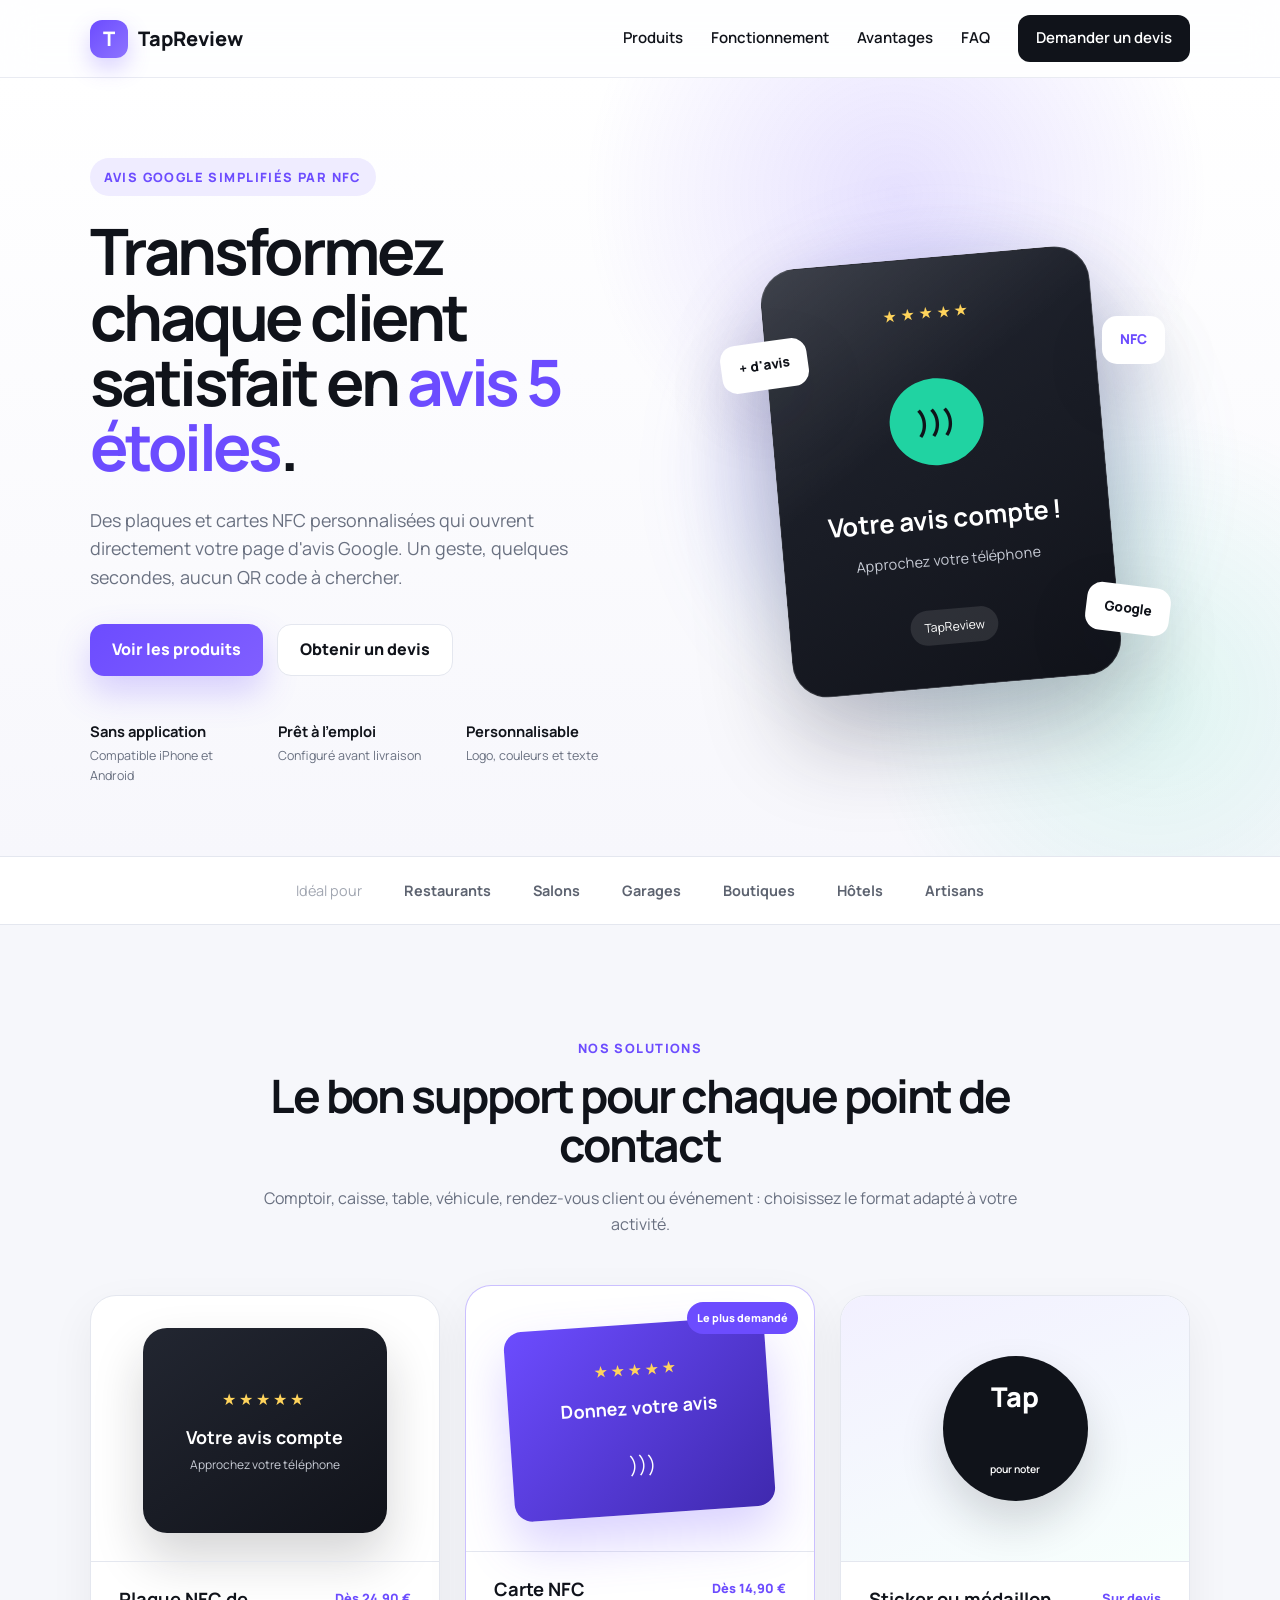
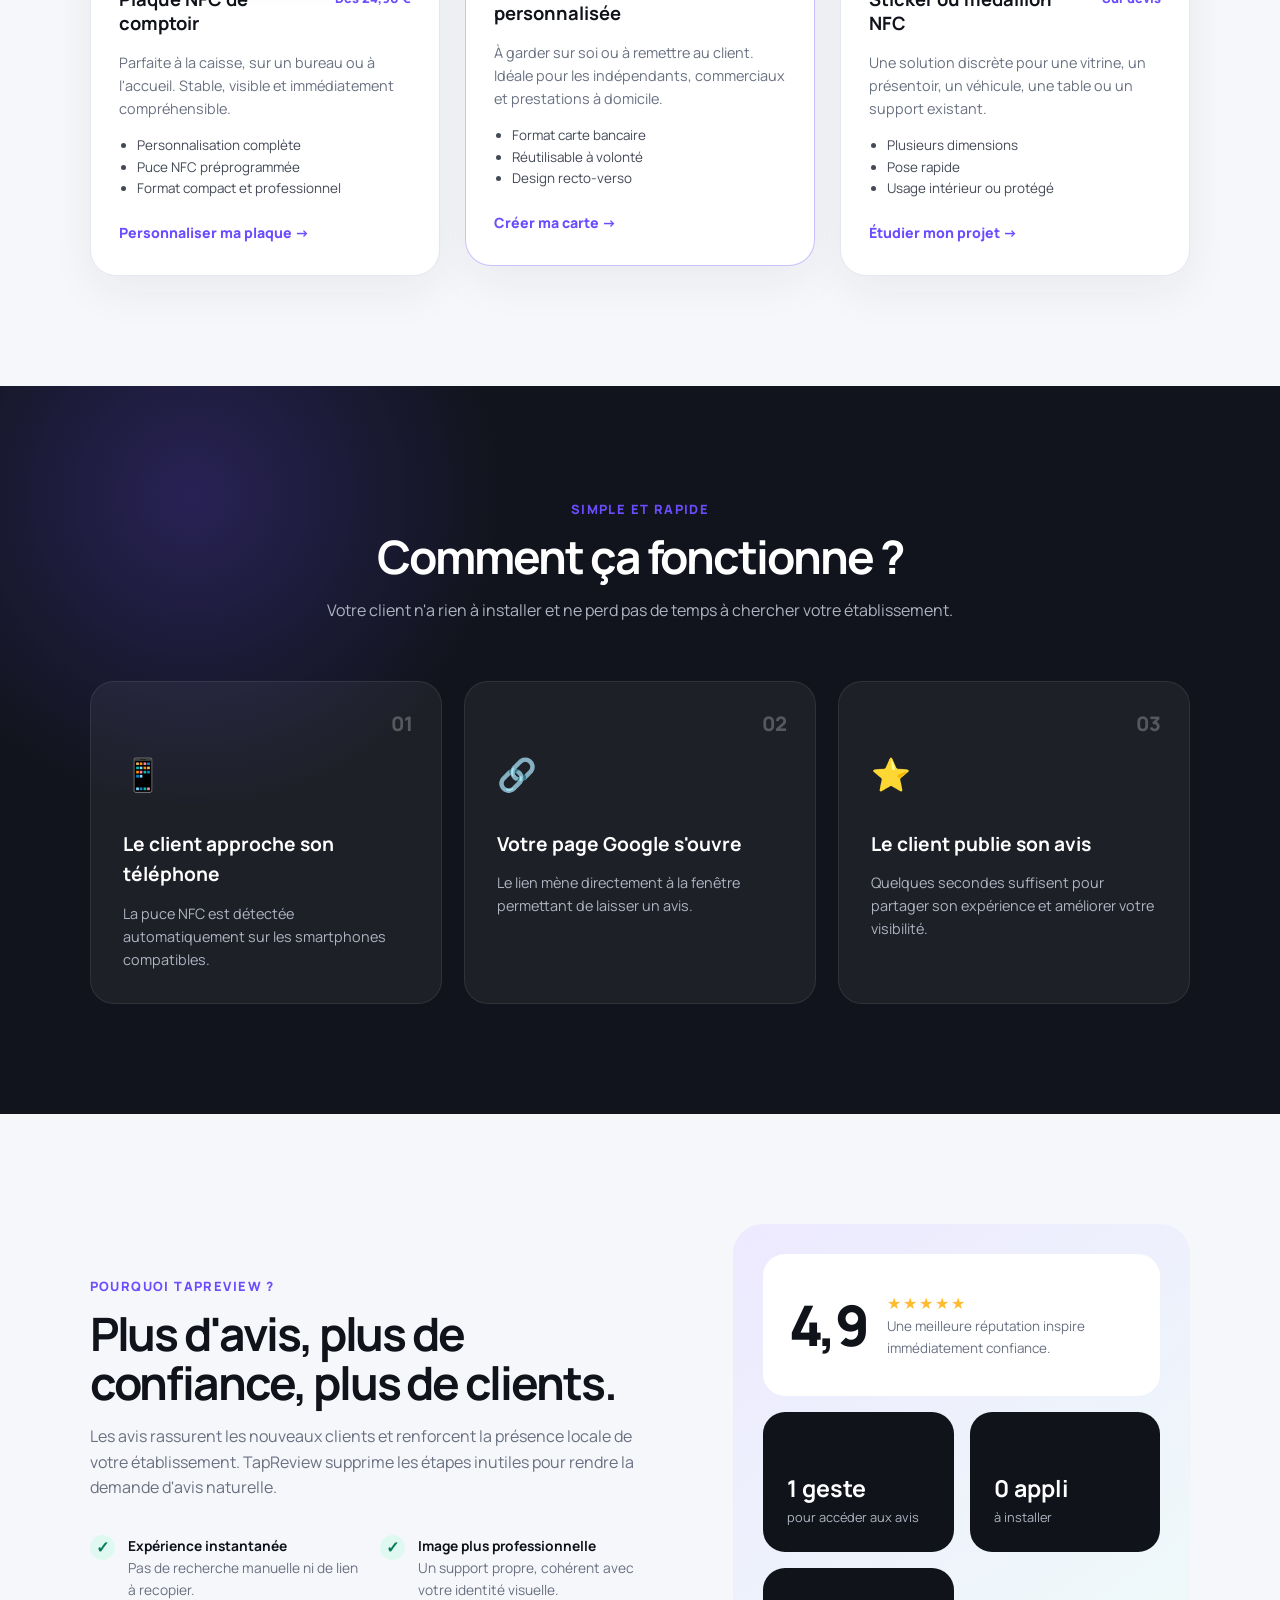
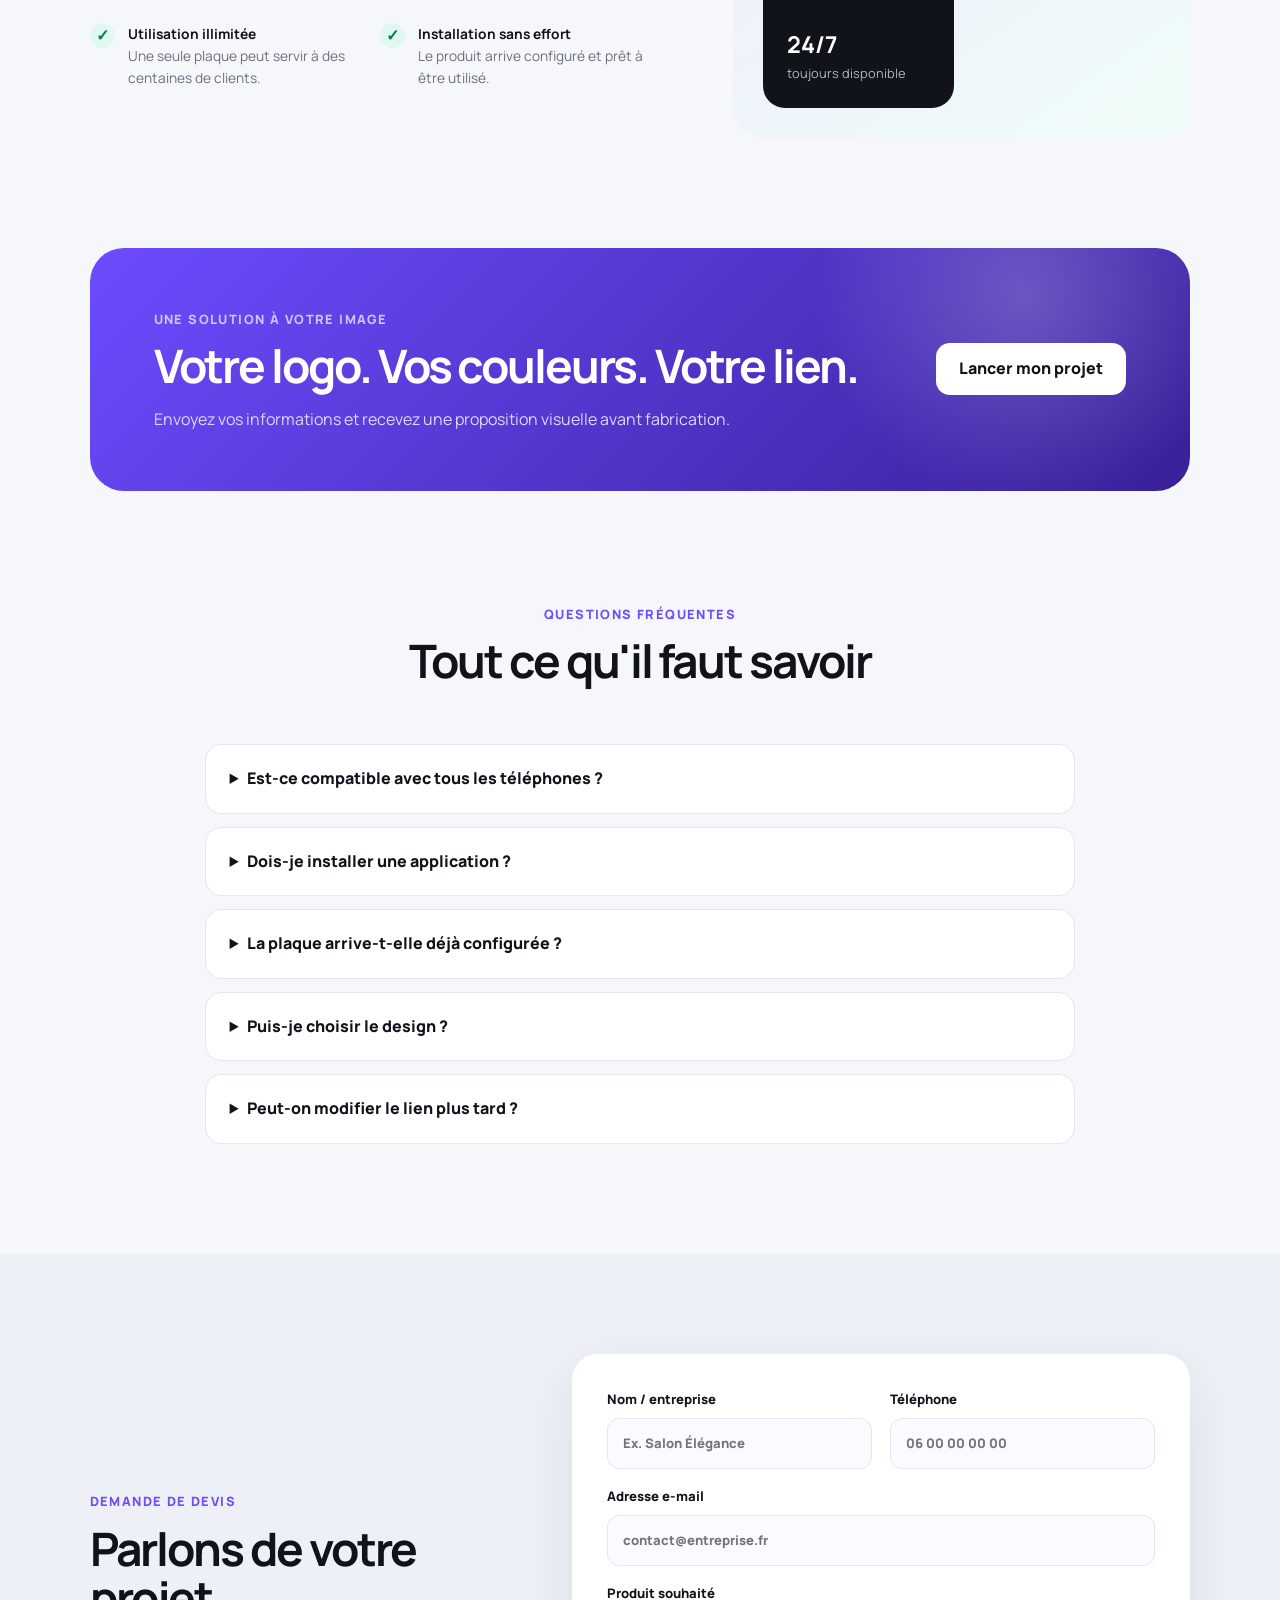
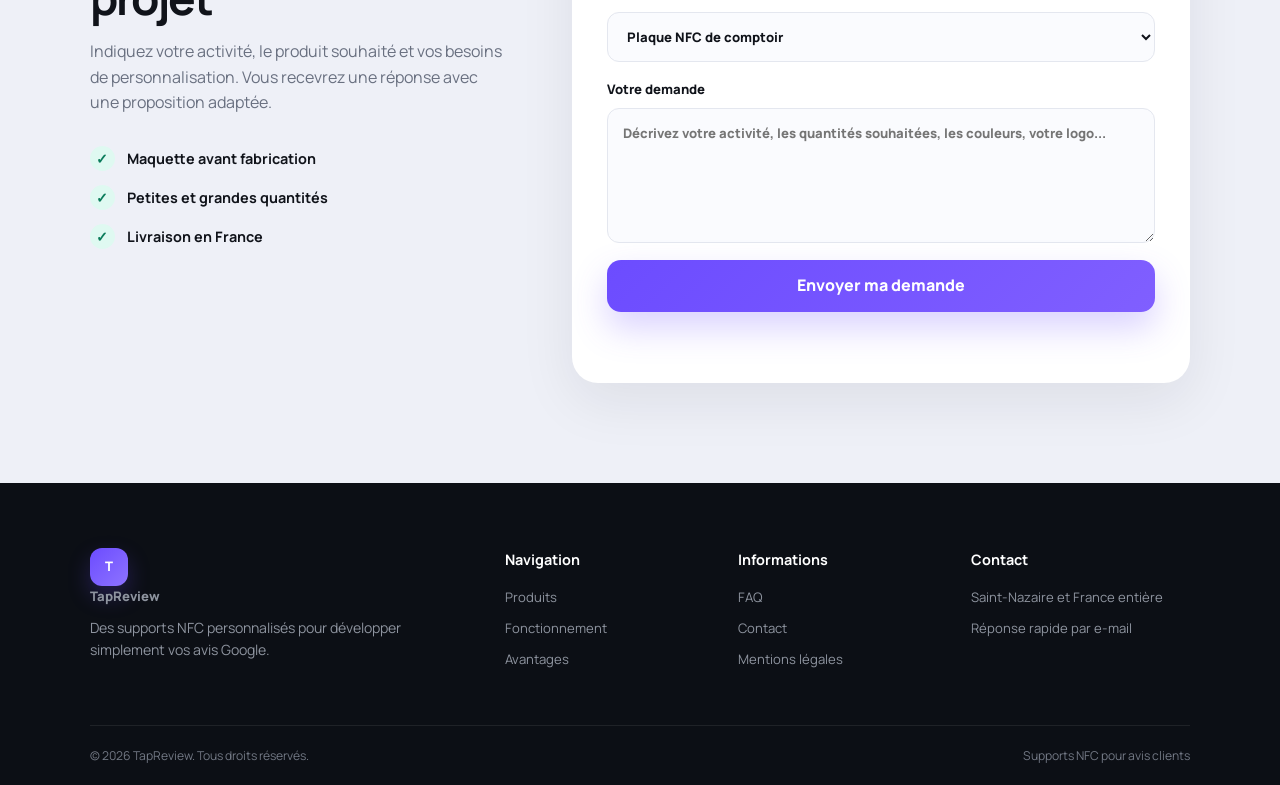
==== index.html @ 1fdb92b5 "Add files via upload" ====
<!DOCTYPE html>
<html lang="fr">
<head>
  <meta charset="UTF-8">
  <meta name="viewport" content="width=device-width, initial-scale=1.0">
  <meta name="description" content="TapReview aide les commerces à obtenir plus d'avis Google grâce à des plaques et cartes NFC personnalisées.">
  <title>TapReview — Transformez vos clients en avis Google</title>
  <link rel="preconnect" href="https://fonts.googleapis.com">
  <link rel="preconnect" href="https://fonts.gstatic.com" crossorigin>
  <link href="https://fonts.googleapis.com/css2?family=Manrope:wght@400;500;600;700;800&display=swap" rel="stylesheet">
  <link rel="stylesheet" href="style.css">
</head>
<body>
  <header class="header">
    <a class="logo" href="#accueil" aria-label="Accueil TapReview">
      <span class="logo-icon">T</span>
      <span>TapReview</span>
    </a>

    <button class="menu-toggle" aria-label="Ouvrir le menu" aria-expanded="false">
      <span></span><span></span><span></span>
    </button>

    <nav class="nav">
      <a href="#produits">Produits</a>
      <a href="#fonctionnement">Fonctionnement</a>
      <a href="#avantages">Avantages</a>
      <a href="#faq">FAQ</a>
      <a class="nav-cta" href="#contact">Demander un devis</a>
    </nav>
  </header>

  <main>
    <section class="hero" id="accueil">
      <div class="hero-content">
        <div class="badge">Avis Google simplifiés par NFC</div>
        <h1>Transformez chaque client satisfait en <span>avis 5 étoiles</span>.</h1>
        <p>
          Des plaques et cartes NFC personnalisées qui ouvrent directement votre page d'avis Google.
          Un geste, quelques secondes, aucun QR code à chercher.
        </p>
        <div class="hero-actions">
          <a class="btn btn-primary" href="#produits">Voir les produits</a>
          <a class="btn btn-secondary" href="#contact">Obtenir un devis</a>
        </div>
        <div class="hero-trust">
          <div><strong>Sans application</strong><span>Compatible iPhone et Android</span></div>
          <div><strong>Prêt à l'emploi</strong><span>Configuré avant livraison</span></div>
          <div><strong>Personnalisable</strong><span>Logo, couleurs et texte</span></div>
        </div>
      </div>

      <div class="hero-visual">
        <div class="glow"></div>
        <div class="product-card product-main">
          <div class="google-stars">★★★★★</div>
          <div class="tap-symbol">)))</div>
          <h3>Votre avis compte !</h3>
          <p>Approchez votre téléphone</p>
          <div class="brand-pill">TapReview</div>
        </div>
        <div class="floating-card card-one">+ d'avis</div>
        <div class="floating-card card-two">NFC</div>
        <div class="floating-card card-three">Google</div>
      </div>
    </section>

    <section class="logos-strip">
      <span>Idéal pour</span>
      <strong>Restaurants</strong>
      <strong>Salons</strong>
      <strong>Garages</strong>
      <strong>Boutiques</strong>
      <strong>Hôtels</strong>
      <strong>Artisans</strong>
    </section>

    <section class="section" id="produits">
      <div class="section-heading">
        <span class="eyebrow">Nos solutions</span>
        <h2>Le bon support pour chaque point de contact</h2>
        <p>Comptoir, caisse, table, véhicule, rendez-vous client ou événement : choisissez le format adapté à votre activité.</p>
      </div>

      <div class="products-grid">
        <article class="product">
          <div class="product-image plaque">
            <span class="mini-stars">★★★★★</span>
            <strong>Votre avis compte</strong>
            <span>Approchez votre téléphone</span>
          </div>
          <div class="product-body">
            <div class="product-top">
              <h3>Plaque NFC de comptoir</h3>
              <span class="price">Dès 24,90 €</span>
            </div>
            <p>Parfaite à la caisse, sur un bureau ou à l'accueil. Stable, visible et immédiatement compréhensible.</p>
            <ul>
              <li>Personnalisation complète</li>
              <li>Puce NFC préprogrammée</li>
              <li>Format compact et professionnel</li>
            </ul>
            <a href="#contact">Personnaliser ma plaque →</a>
          </div>
        </article>

        <article class="product featured">
          <div class="popular">Le plus demandé</div>
          <div class="product-image card-nfc">
            <span class="mini-stars">★★★★★</span>
            <strong>Donnez votre avis</strong>
            <span class="nfc-mark">)))</span>
          </div>
          <div class="product-body">
            <div class="product-top">
              <h3>Carte NFC personnalisée</h3>
              <span class="price">Dès 14,90 €</span>
            </div>
            <p>À garder sur soi ou à remettre au client. Idéale pour les indépendants, commerciaux et prestations à domicile.</p>
            <ul>
              <li>Format carte bancaire</li>
              <li>Réutilisable à volonté</li>
              <li>Design recto-verso</li>
            </ul>
            <a href="#contact">Créer ma carte →</a>
          </div>
        </article>

        <article class="product">
          <div class="product-image sticker">
            <div class="sticker-circle">Tap<br><small>pour noter</small></div>
          </div>
          <div class="product-body">
            <div class="product-top">
              <h3>Sticker ou médaillon NFC</h3>
              <span class="price">Sur devis</span>
            </div>
            <p>Une solution discrète pour une vitrine, un présentoir, un véhicule, une table ou un support existant.</p>
            <ul>
              <li>Plusieurs dimensions</li>
              <li>Pose rapide</li>
              <li>Usage intérieur ou protégé</li>
            </ul>
            <a href="#contact">Étudier mon projet →</a>
          </div>
        </article>
      </div>
    </section>

    <section class="how section-dark" id="fonctionnement">
      <div class="section-heading light">
        <span class="eyebrow">Simple et rapide</span>
        <h2>Comment ça fonctionne ?</h2>
        <p>Votre client n'a rien à installer et ne perd pas de temps à chercher votre établissement.</p>
      </div>

      <div class="steps">
        <article>
          <span class="step-number">01</span>
          <div class="step-icon">📱</div>
          <h3>Le client approche son téléphone</h3>
          <p>La puce NFC est détectée automatiquement sur les smartphones compatibles.</p>
        </article>
        <article>
          <span class="step-number">02</span>
          <div class="step-icon">🔗</div>
          <h3>Votre page Google s'ouvre</h3>
          <p>Le lien mène directement à la fenêtre permettant de laisser un avis.</p>
        </article>
        <article>
          <span class="step-number">03</span>
          <div class="step-icon">⭐</div>
          <h3>Le client publie son avis</h3>
          <p>Quelques secondes suffisent pour partager son expérience et améliorer votre visibilité.</p>
        </article>
      </div>
    </section>

    <section class="section benefits" id="avantages">
      <div class="benefits-copy">
        <span class="eyebrow">Pourquoi TapReview ?</span>
        <h2>Plus d'avis, plus de confiance, plus de clients.</h2>
        <p>
          Les avis rassurent les nouveaux clients et renforcent la présence locale de votre établissement.
          TapReview supprime les étapes inutiles pour rendre la demande d'avis naturelle.
        </p>

        <div class="benefit-list">
          <div>
            <span>✓</span>
            <p><strong>Expérience instantanée</strong><br>Pas de recherche manuelle ni de lien à recopier.</p>
          </div>
          <div>
            <span>✓</span>
            <p><strong>Image plus professionnelle</strong><br>Un support propre, cohérent avec votre identité visuelle.</p>
          </div>
          <div>
            <span>✓</span>
            <p><strong>Utilisation illimitée</strong><br>Une seule plaque peut servir à des centaines de clients.</p>
          </div>
          <div>
            <span>✓</span>
            <p><strong>Installation sans effort</strong><br>Le produit arrive configuré et prêt à être utilisé.</p>
          </div>
        </div>
      </div>

      <div class="stats-panel">
        <div class="rating-card">
          <div class="rating-number">4,9</div>
          <div>
            <div class="stars">★★★★★</div>
            <p>Une meilleure réputation inspire immédiatement confiance.</p>
          </div>
        </div>
        <div class="mini-stat"><strong>1 geste</strong><span>pour accéder aux avis</span></div>
        <div class="mini-stat"><strong>0 appli</strong><span>à installer</span></div>
        <div class="mini-stat"><strong>24/7</strong><span>toujours disponible</span></div>
      </div>
    </section>

    <section class="cta-banner">
      <div>
        <span class="eyebrow">Une solution à votre image</span>
        <h2>Votre logo. Vos couleurs. Votre lien.</h2>
        <p>Envoyez vos informations et recevez une proposition visuelle avant fabrication.</p>
      </div>
      <a class="btn btn-white" href="#contact">Lancer mon projet</a>
    </section>

    <section class="section faq" id="faq">
      <div class="section-heading">
        <span class="eyebrow">Questions fréquentes</span>
        <h2>Tout ce qu'il faut savoir</h2>
      </div>

      <div class="faq-list">
        <details>
          <summary>Est-ce compatible avec tous les téléphones ?</summary>
          <p>La majorité des iPhone récents et des smartphones Android disposent du NFC. Un QR code peut aussi être ajouté en solution complémentaire.</p>
        </details>
        <details>
          <summary>Dois-je installer une application ?</summary>
          <p>Non. Le téléphone détecte la puce et propose directement d'ouvrir le lien dans le navigateur.</p>
        </details>
        <details>
          <summary>La plaque arrive-t-elle déjà configurée ?</summary>
          <p>Oui. Le lien de votre établissement est enregistré avant l'expédition et le support est testé.</p>
        </details>
        <details>
          <summary>Puis-je choisir le design ?</summary>
          <p>Oui. Vous pouvez fournir votre logo, vos couleurs, votre texte et vos préférences de style.</p>
        </details>
        <details>
          <summary>Peut-on modifier le lien plus tard ?</summary>
          <p>Cela dépend du modèle de puce et de la configuration choisie. Une solution avec lien modifiable peut être proposée.</p>
        </details>
      </div>
    </section>

    <section class="contact-section" id="contact">
      <div class="contact-copy">
        <span class="eyebrow">Demande de devis</span>
        <h2>Parlons de votre projet</h2>
        <p>Indiquez votre activité, le produit souhaité et vos besoins de personnalisation. Vous recevrez une réponse avec une proposition adaptée.</p>
        <div class="contact-points">
          <div><span>✓</span> Maquette avant fabrication</div>
          <div><span>✓</span> Petites et grandes quantités</div>
          <div><span>✓</span> Livraison en France</div>
        </div>
      </div>

      <form class="contact-form" id="quoteForm">
        <div class="form-row">
          <label>
            Nom / entreprise
            <input type="text" name="name" placeholder="Ex. Salon Élégance" required>
          </label>
          <label>
            Téléphone
            <input type="tel" name="phone" placeholder="06 00 00 00 00">
          </label>
        </div>
        <label>
          Adresse e-mail
          <input type="email" name="email" placeholder="contact@entreprise.fr" required>
        </label>
        <label>
          Produit souhaité
          <select name="product">
            <option>Plaque NFC de comptoir</option>
            <option>Carte NFC personnalisée</option>
            <option>Sticker ou médaillon NFC</option>
            <option>Pack de plusieurs produits</option>
            <option>Projet sur mesure</option>
          </select>
        </label>
        <label>
          Votre demande
          <textarea name="message" rows="5" placeholder="Décrivez votre activité, les quantités souhaitées, les couleurs, votre logo..."></textarea>
        </label>
        <button class="btn btn-primary form-button" type="submit">Envoyer ma demande</button>
        <p class="form-status" id="formStatus"></p>
      </form>
    </section>
  </main>

  <footer>
    <div class="footer-main">
      <div>
        <a class="logo footer-logo" href="#accueil">
          <span class="logo-icon">T</span>
          <span>TapReview</span>
        </a>
        <p>Des supports NFC personnalisés pour développer simplement vos avis Google.</p>
      </div>
      <div>
        <h4>Navigation</h4>
        <a href="#produits">Produits</a>
        <a href="#fonctionnement">Fonctionnement</a>
        <a href="#avantages">Avantages</a>
      </div>
      <div>
        <h4>Informations</h4>
        <a href="#faq">FAQ</a>
        <a href="#contact">Contact</a>
        <a href="#">Mentions légales</a>
      </div>
      <div>
        <h4>Contact</h4>
        <p>Saint-Nazaire et France entière</p>
        <p>Réponse rapide par e-mail</p>
      </div>
    </div>
    <div class="footer-bottom">
      <span>© 2026 TapReview. Tous droits réservés.</span>
      <span>Supports NFC pour avis clients</span>
    </div>
  </footer>

  <script src="script.js"></script>
</body>
</html>
---- style.css ----
* {
  margin: 0;
  padding: 0;
  box-sizing: border-box;
}

:root {
  --bg: #f6f7fb;
  --surface: #ffffff;
  --dark: #10131a;
  --muted: #697080;
  --primary: #6c4cff;
  --primary-dark: #5636e8;
  --accent: #20d3a2;
  --border: #e4e7ef;
  --shadow: 0 24px 70px rgba(23, 25, 36, 0.10);
}

html {
  scroll-behavior: smooth;
}

body {
  font-family: "Manrope", Arial, sans-serif;
  color: var(--dark);
  background: var(--bg);
  line-height: 1.6;
}

a {
  color: inherit;
  text-decoration: none;
}

.header {
  height: 78px;
  padding: 0 7%;
  display: flex;
  align-items: center;
  justify-content: space-between;
  background: rgba(255,255,255,.88);
  backdrop-filter: blur(18px);
  border-bottom: 1px solid rgba(228,231,239,.8);
  position: sticky;
  top: 0;
  z-index: 1000;
}

.logo {
  display: inline-flex;
  align-items: center;
  gap: 10px;
  font-size: 1.25rem;
  font-weight: 800;
}

.logo-icon {
  width: 38px;
  height: 38px;
  border-radius: 12px;
  display: grid;
  place-items: center;
  color: #fff;
  background: linear-gradient(135deg, var(--primary), #8d73ff);
  box-shadow: 0 10px 22px rgba(108,76,255,.25);
}

.nav {
  display: flex;
  align-items: center;
  gap: 28px;
  font-size: .94rem;
  font-weight: 600;
}

.nav a:hover {
  color: var(--primary);
}

.nav-cta {
  padding: 11px 18px;
  border-radius: 12px;
  color: #fff !important;
  background: var(--dark);
}

.menu-toggle {
  display: none;
  background: none;
  border: 0;
}

.hero {
  min-height: 740px;
  padding: 80px 7% 70px;
  display: grid;
  grid-template-columns: 1.04fr .96fr;
  align-items: center;
  gap: 60px;
  overflow: hidden;
  position: relative;
  background:
    radial-gradient(circle at 70% 15%, rgba(108,76,255,.16), transparent 28%),
    radial-gradient(circle at 90% 80%, rgba(32,211,162,.12), transparent 22%),
    linear-gradient(180deg, #fff, #f7f7fc);
}

.badge, .eyebrow {
  display: inline-block;
  color: var(--primary);
  font-size: .8rem;
  font-weight: 800;
  letter-spacing: .11em;
  text-transform: uppercase;
}

.badge {
  padding: 9px 14px;
  border-radius: 999px;
  background: #efecff;
  margin-bottom: 22px;
}

.hero h1 {
  max-width: 760px;
  font-size: clamp(3rem, 5vw, 5.4rem);
  line-height: 1.02;
  letter-spacing: -.055em;
  margin-bottom: 26px;
}

.hero h1 span {
  color: var(--primary);
}

.hero-content > p {
  max-width: 680px;
  color: var(--muted);
  font-size: 1.12rem;
  margin-bottom: 32px;
}

.hero-actions {
  display: flex;
  gap: 14px;
  flex-wrap: wrap;
}

.btn {
  min-height: 52px;
  padding: 0 22px;
  border-radius: 14px;
  display: inline-flex;
  align-items: center;
  justify-content: center;
  border: 0;
  font: inherit;
  font-weight: 800;
  cursor: pointer;
  transition: .2s ease;
}

.btn:hover {
  transform: translateY(-2px);
}

.btn-primary {
  color: #fff;
  background: linear-gradient(135deg, var(--primary), #805fff);
  box-shadow: 0 16px 34px rgba(108,76,255,.25);
}

.btn-secondary {
  background: #fff;
  border: 1px solid var(--border);
}

.hero-trust {
  margin-top: 44px;
  display: grid;
  grid-template-columns: repeat(3, 1fr);
  gap: 24px;
}

.hero-trust div {
  display: flex;
  flex-direction: column;
  gap: 3px;
}

.hero-trust strong {
  font-size: .92rem;
}

.hero-trust span {
  color: var(--muted);
  font-size: .78rem;
}

.hero-visual {
  min-height: 520px;
  position: relative;
  display: grid;
  place-items: center;
}

.glow {
  position: absolute;
  width: 430px;
  height: 430px;
  border-radius: 50%;
  background: linear-gradient(135deg, rgba(108,76,255,.45), rgba(32,211,162,.25));
  filter: blur(45px);
  opacity: .55;
}

.product-card {
  position: relative;
  z-index: 2;
  width: 330px;
  height: 430px;
  padding: 42px 35px;
  border-radius: 36px;
  color: #fff;
  background:
    linear-gradient(145deg, rgba(255,255,255,.13), transparent 40%),
    linear-gradient(155deg, #222631, #11131a);
  box-shadow: 0 45px 90px rgba(30, 28, 52, .28);
  border: 1px solid rgba(255,255,255,.12);
  transform: rotate(-5deg);
  display: flex;
  flex-direction: column;
  align-items: center;
  justify-content: center;
}

.google-stars {
  color: #ffd45c;
  letter-spacing: 4px;
  margin-bottom: 52px;
}

.tap-symbol {
  width: 94px;
  height: 94px;
  border-radius: 50%;
  display: grid;
  place-items: center;
  font-size: 1.7rem;
  font-weight: 800;
  color: var(--dark);
  background: var(--accent);
  margin-bottom: 34px;
}

.product-card h3 {
  font-size: 1.6rem;
  text-align: center;
  margin-bottom: 8px;
}

.product-card p {
  color: #c7cbd5;
  font-size: .9rem;
}

.brand-pill {
  margin-top: 38px;
  padding: 8px 14px;
  border-radius: 999px;
  font-size: .76rem;
  background: rgba(255,255,255,.1);
}

.floating-card {
  position: absolute;
  z-index: 3;
  padding: 13px 18px;
  border-radius: 15px;
  font-size: .85rem;
  font-weight: 800;
  background: #fff;
  box-shadow: var(--shadow);
}

.card-one { left: 6%; top: 25%; transform: rotate(-8deg); }
.card-two { right: 5%; top: 20%; color: var(--primary); }
.card-three { right: 4%; bottom: 19%; transform: rotate(7deg); }

.logos-strip {
  padding: 22px 7%;
  display: flex;
  align-items: center;
  justify-content: center;
  gap: 42px;
  flex-wrap: wrap;
  color: #5d6370;
  background: #fff;
  border-top: 1px solid var(--border);
  border-bottom: 1px solid var(--border);
  font-size: .9rem;
}

.logos-strip span {
  color: #a1a6b1;
}

.section {
  padding: 110px 7%;
}

.section-heading {
  max-width: 760px;
  margin: 0 auto 58px;
  text-align: center;
}

.section-heading h2, .benefits-copy h2, .contact-copy h2, .cta-banner h2 {
  margin: 10px 0 16px;
  font-size: clamp(2.1rem, 3.6vw, 3.8rem);
  line-height: 1.08;
  letter-spacing: -.045em;
}

.section-heading p, .benefits-copy > p, .contact-copy > p, .cta-banner p {
  color: var(--muted);
}

.products-grid {
  display: grid;
  grid-template-columns: repeat(3, 1fr);
  gap: 25px;
  max-width: 1250px;
  margin: auto;
}

.product {
  position: relative;
  background: var(--surface);
  border: 1px solid var(--border);
  border-radius: 26px;
  overflow: hidden;
  box-shadow: 0 16px 45px rgba(27,29,41,.06);
}

.product.featured {
  border-color: rgba(108,76,255,.35);
  transform: translateY(-10px);
}

.popular {
  position: absolute;
  top: 16px;
  right: 16px;
  z-index: 2;
  padding: 7px 10px;
  border-radius: 999px;
  color: #fff;
  font-size: .68rem;
  font-weight: 800;
  background: var(--primary);
}

.product-image {
  height: 265px;
  display: flex;
  flex-direction: column;
  align-items: center;
  justify-content: center;
}

.plaque {
  width: 70%;
  height: 205px;
  margin: 32px auto 28px;
  border-radius: 24px;
  color: #fff;
  background: linear-gradient(145deg, #222631, #11131a);
  box-shadow: 0 25px 50px rgba(20,22,30,.18);
}

.product-image strong {
  font-size: 1.12rem;
  margin: 10px 0 4px;
}

.product-image > span:last-child {
  font-size: .75rem;
  color: #c8ccd5;
}

.mini-stars {
  color: #ffd45c !important;
  letter-spacing: 3px;
}

.card-nfc {
  width: 75%;
  height: 190px;
  margin: 38px auto 37px;
  border-radius: 18px;
  color: #fff;
  background: linear-gradient(135deg, var(--primary), #3f29ae);
  transform: rotate(-4deg);
  box-shadow: 0 25px 50px rgba(108,76,255,.25);
}

.nfc-mark {
  margin-top: 22px;
  color: #fff !important;
  font-size: 1.3rem !important;
}

.sticker {
  background: linear-gradient(160deg, #f2f0ff, #f7fffc);
}

.sticker-circle {
  width: 145px;
  height: 145px;
  display: grid;
  place-items: center;
  text-align: center;
  border-radius: 50%;
  color: #fff;
  font-weight: 800;
  font-size: 1.7rem;
  line-height: 1.05;
  background: var(--dark);
  box-shadow: 0 22px 45px rgba(20,22,30,.16);
}

.sticker-circle small {
  font-size: .65rem;
  font-weight: 600;
}

.product-body {
  padding: 26px 28px 30px;
  border-top: 1px solid var(--border);
}

.product-top {
  display: flex;
  gap: 16px;
  align-items: flex-start;
  justify-content: space-between;
}

.product h3 {
  font-size: 1.15rem;
  line-height: 1.3;
}

.price {
  flex: 0 0 auto;
  color: var(--primary);
  font-size: .8rem;
  font-weight: 800;
}

.product-body > p {
  margin: 15px 0;
  color: var(--muted);
  font-size: .9rem;
}

.product ul {
  padding-left: 18px;
  margin-bottom: 20px;
  color: #434956;
  font-size: .84rem;
}

.product-body > a {
  color: var(--primary);
  font-weight: 800;
  font-size: .88rem;
}

.section-dark {
  padding: 110px 7%;
  color: #fff;
  background:
    radial-gradient(circle at 15% 15%, rgba(108,76,255,.25), transparent 25%),
    #11141c;
}

.section-heading.light p {
  color: #aeb4c1;
}

.steps {
  max-width: 1180px;
  margin: auto;
  display: grid;
  grid-template-columns: repeat(3, 1fr);
  gap: 22px;
}

.steps article {
  position: relative;
  min-height: 300px;
  padding: 32px;
  border-radius: 24px;
  background: rgba(255,255,255,.055);
  border: 1px solid rgba(255,255,255,.08);
}

.step-number {
  position: absolute;
  top: 26px;
  right: 28px;
  color: rgba(255,255,255,.25);
  font-size: 1.25rem;
  font-weight: 800;
}

.step-icon {
  font-size: 2rem;
  margin: 35px 0 28px;
}

.steps h3 {
  margin-bottom: 12px;
  font-size: 1.2rem;
}

.steps p {
  color: #aeb4c1;
  font-size: .9rem;
}

.benefits {
  display: grid;
  grid-template-columns: 1.1fr .9fr;
  gap: 85px;
  align-items: center;
}

.benefits-copy {
  max-width: 680px;
}

.benefit-list {
  display: grid;
  grid-template-columns: 1fr 1fr;
  gap: 22px;
  margin-top: 34px;
}

.benefit-list > div {
  display: flex;
  gap: 13px;
}

.benefit-list > div > span, .contact-points span {
  flex: 0 0 auto;
  width: 25px;
  height: 25px;
  display: grid;
  place-items: center;
  border-radius: 50%;
  color: #0b7c5b;
  background: #dff9f1;
  font-weight: 800;
}

.benefit-list p {
  color: var(--muted);
  font-size: .86rem;
}

.benefit-list strong {
  color: var(--dark);
}

.stats-panel {
  padding: 30px;
  display: grid;
  grid-template-columns: 1fr 1fr;
  gap: 16px;
  border-radius: 30px;
  background: linear-gradient(145deg, #ede9ff, #effcf8);
}

.rating-card {
  grid-column: 1 / -1;
  padding: 26px;
  display: flex;
  gap: 20px;
  align-items: center;
  border-radius: 22px;
  background: #fff;
}

.rating-number {
  font-size: 3.5rem;
  font-weight: 800;
  letter-spacing: -.05em;
}

.stars {
  color: #ffbb2e;
  letter-spacing: 2px;
}

.rating-card p {
  color: var(--muted);
  font-size: .84rem;
}

.mini-stat {
  min-height: 140px;
  padding: 24px;
  display: flex;
  flex-direction: column;
  justify-content: flex-end;
  border-radius: 22px;
  color: #fff;
  background: var(--dark);
}

.mini-stat strong {
  font-size: 1.45rem;
}

.mini-stat span {
  color: #aeb4c1;
  font-size: .8rem;
}

.cta-banner {
  margin: 0 7%;
  padding: 58px 64px;
  display: flex;
  align-items: center;
  justify-content: space-between;
  gap: 40px;
  border-radius: 34px;
  color: #fff;
  background:
    radial-gradient(circle at 85% 20%, rgba(255,255,255,.2), transparent 22%),
    linear-gradient(135deg, var(--primary), #392099);
}

.cta-banner .eyebrow {
  color: #cfc4ff;
}

.cta-banner p {
  color: #ddd7ff;
}

.btn-white {
  min-width: 190px;
  color: var(--dark);
  background: #fff;
}

.faq {
  max-width: 1050px;
  margin: auto;
}

.faq-list {
  display: grid;
  gap: 13px;
}

details {
  padding: 21px 24px;
  border-radius: 16px;
  background: #fff;
  border: 1px solid var(--border);
}

summary {
  cursor: pointer;
  font-weight: 800;
}

details p {
  padding-top: 14px;
  color: var(--muted);
  font-size: .9rem;
}

.contact-section {
  padding: 100px 7%;
  display: grid;
  grid-template-columns: .8fr 1.2fr;
  gap: 70px;
  background: #eef0f7;
}

.contact-copy {
  align-self: center;
}

.contact-points {
  margin-top: 30px;
  display: grid;
  gap: 14px;
  font-size: .9rem;
  font-weight: 700;
}

.contact-points div {
  display: flex;
  gap: 12px;
  align-items: center;
}

.contact-form {
  padding: 35px;
  border-radius: 26px;
  background: #fff;
  box-shadow: 0 18px 55px rgba(27,29,41,.08);
}

.form-row {
  display: grid;
  grid-template-columns: 1fr 1fr;
  gap: 18px;
}

label {
  display: grid;
  gap: 8px;
  margin-bottom: 17px;
  font-size: .82rem;
  font-weight: 800;
}

input, select, textarea {
  width: 100%;
  padding: 14px 15px;
  border: 1px solid var(--border);
  border-radius: 12px;
  outline: none;
  font: inherit;
  color: var(--dark);
  background: #fafbfe;
}

input:focus, select:focus, textarea:focus {
  border-color: var(--primary);
  box-shadow: 0 0 0 3px rgba(108,76,255,.1);
}

textarea {
  resize: vertical;
}

.form-button {
  width: 100%;
}

.form-status {
  min-height: 24px;
  margin-top: 12px;
  text-align: center;
  color: #0b7c5b;
  font-size: .84rem;
  font-weight: 700;
}

footer {
  padding: 65px 7% 20px;
  color: #d2d5dc;
  background: #0c0f15;
}

.footer-main {
  display: grid;
  grid-template-columns: 2fr 1fr 1fr 1.2fr;
  gap: 50px;
  padding-bottom: 45px;
}

.footer-logo {
  color: #fff;
  margin-bottom: 18px;
}

.footer-main > div:first-child p {
  max-width: 360px;
  color: #8e949f;
  font-size: .88rem;
}

.footer-main h4 {
  color: #fff;
  margin-bottom: 16px;
  font-size: .9rem;
}

.footer-main a, .footer-main div:not(:first-child) p {
  display: block;
  margin-bottom: 10px;
  color: #8e949f;
  font-size: .82rem;
}

.footer-bottom {
  padding-top: 20px;
  display: flex;
  justify-content: space-between;
  gap: 20px;
  border-top: 1px solid rgba(255,255,255,.08);
  color: #727884;
  font-size: .76rem;
}

@media (max-width: 980px) {
  .menu-toggle {
    width: 42px;
    height: 42px;
    display: grid;
    place-content: center;
    gap: 5px;
  }

  .menu-toggle span {
    width: 23px;
    height: 2px;
    display: block;
    background: var(--dark);
  }

  .nav {
    display: none;
    position: absolute;
    left: 4%;
    right: 4%;
    top: 70px;
    padding: 24px;
    flex-direction: column;
    align-items: stretch;
    background: #fff;
    border: 1px solid var(--border);
    border-radius: 18px;
    box-shadow: var(--shadow);
  }

  .nav.open {
    display: flex;
  }

  .hero {
    grid-template-columns: 1fr;
    text-align: center;
  }

  .hero-content > p {
    margin-left: auto;
    margin-right: auto;
  }

  .hero-actions {
    justify-content: center;
  }

  .products-grid, .steps {
    grid-template-columns: 1fr;
  }

  .product.featured {
    transform: none;
  }

  .benefits, .contact-section {
    grid-template-columns: 1fr;
  }

  .cta-banner {
    flex-direction: column;
    align-items: flex-start;
  }

  .footer-main {
    grid-template-columns: 1fr 1fr;
  }
}

@media (max-width: 640px) {
  .header {
    padding: 0 5%;
  }

  .hero, .section, .section-dark, .contact-section {
    padding-left: 5%;
    padding-right: 5%;
  }

  .hero {
    min-height: auto;
    padding-top: 60px;
  }

  .hero h1 {
    font-size: 2.65rem;
  }

  .hero-trust {
    grid-template-columns: 1fr;
  }

  .hero-visual {
    min-height: 430px;
  }

  .product-card {
    width: 270px;
    height: 360px;
  }

  .floating-card {
    font-size: .72rem;
  }

  .benefit-list, .form-row {
    grid-template-columns: 1fr;
  }

  .stats-panel {
    grid-template-columns: 1fr;
  }

  .rating-card {
    grid-column: auto;
  }

  .cta-banner {
    margin: 0 5%;
    padding: 42px 28px;
  }

  .contact-form {
    padding: 24px;
  }

  .footer-main {
    grid-template-columns: 1fr;
  }

  .footer-bottom {
    flex-direction: column;
  }
}
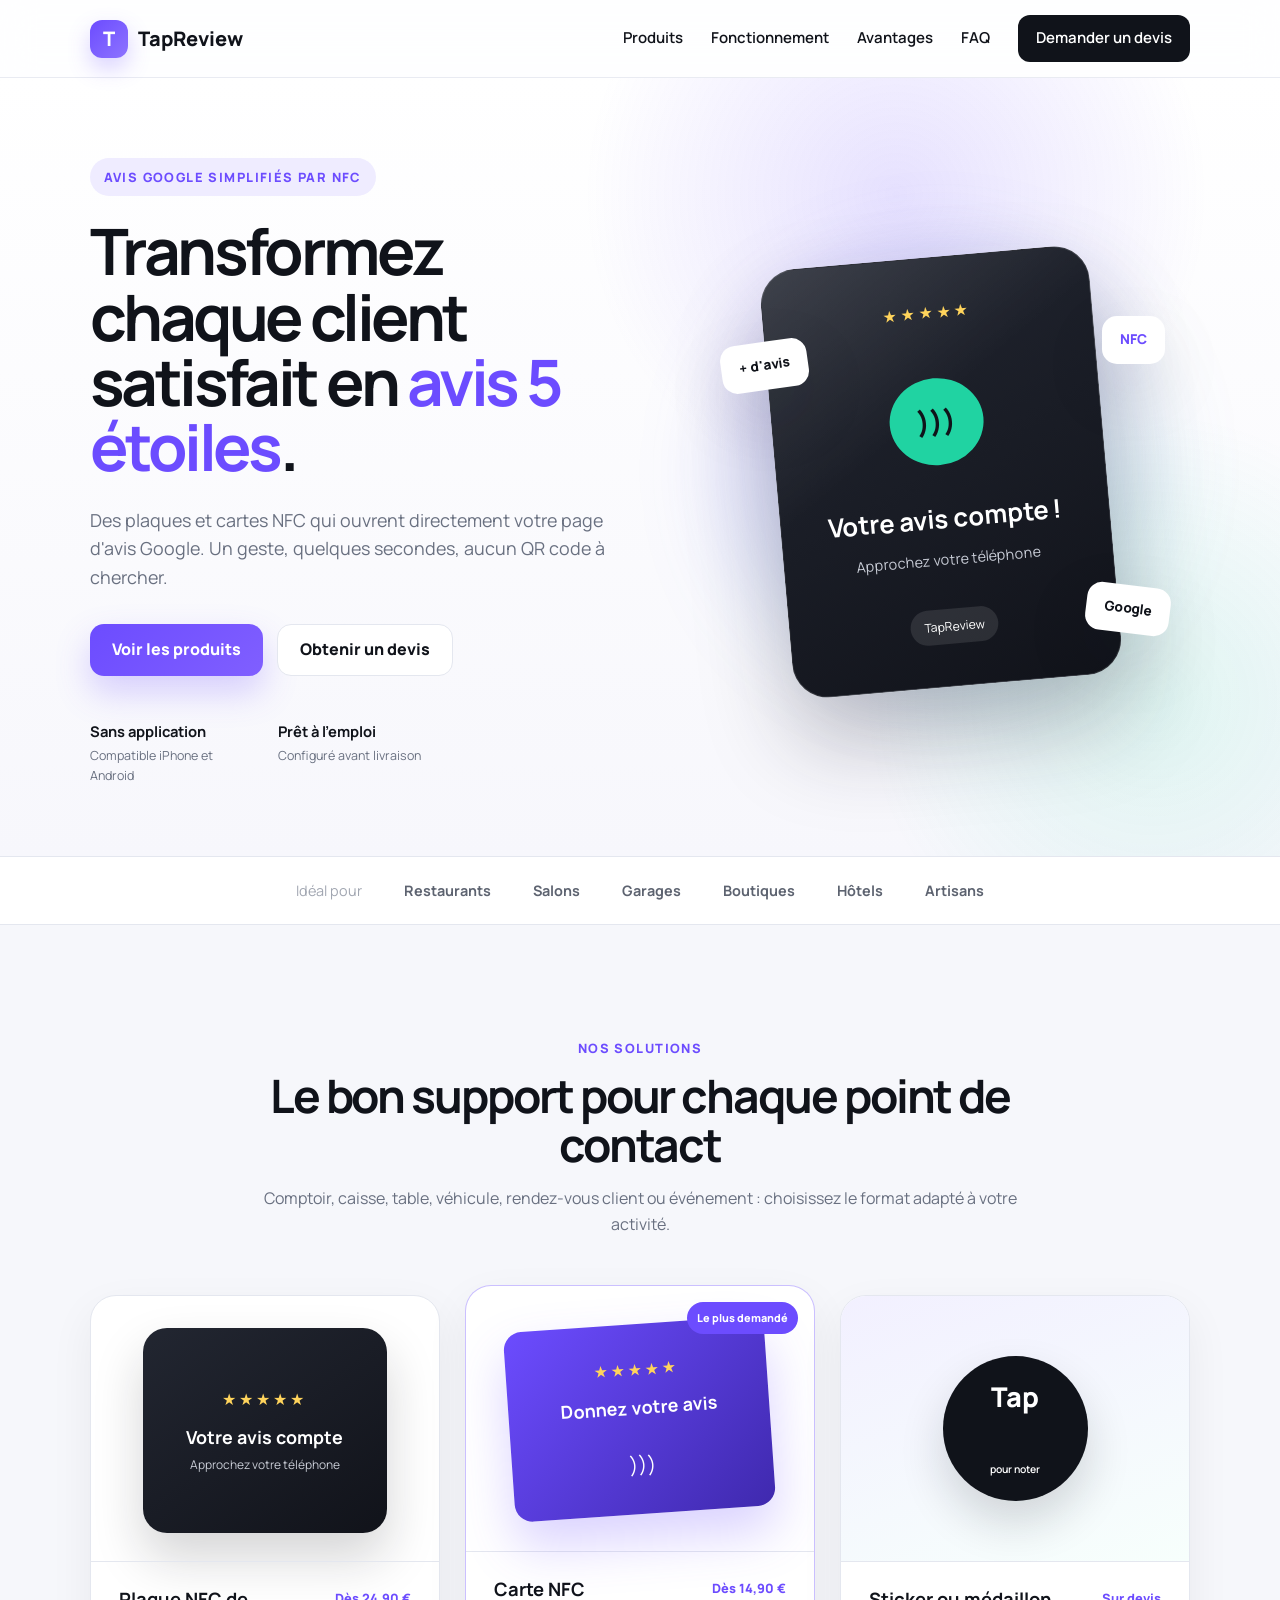
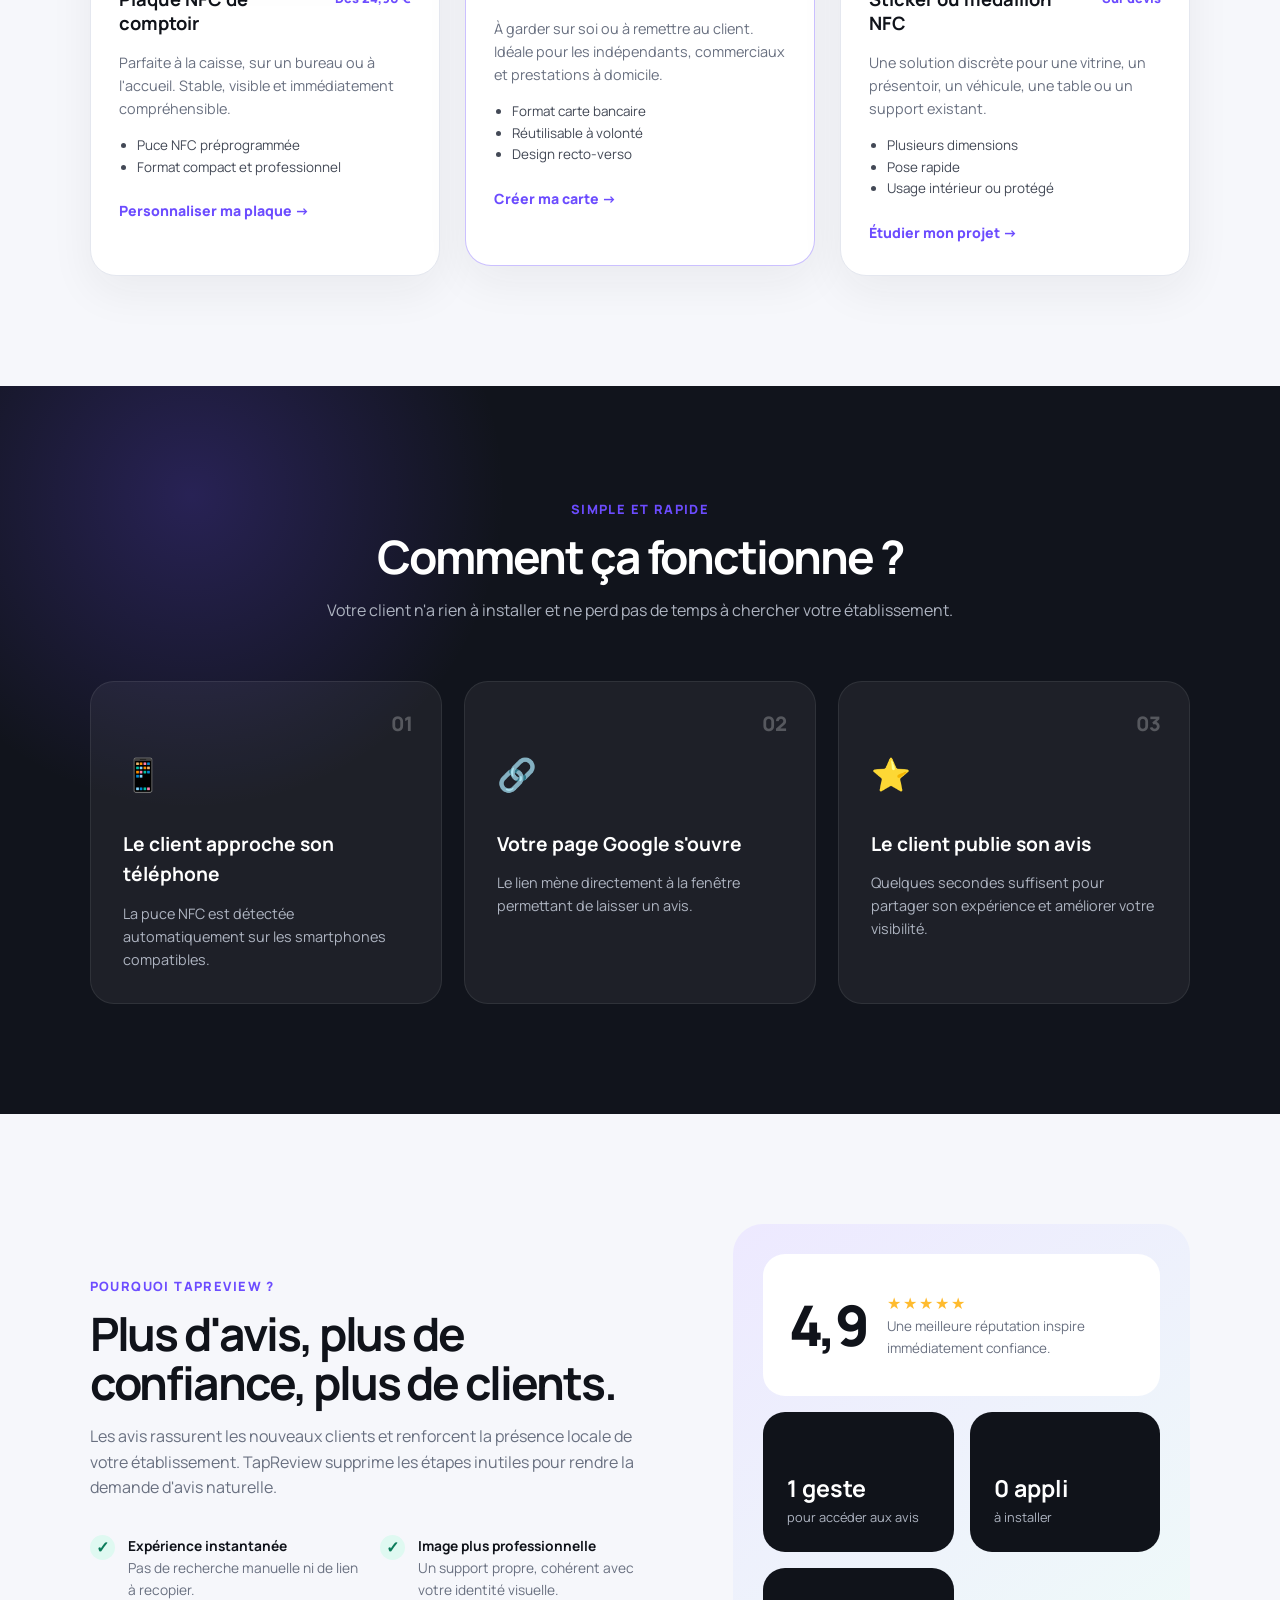
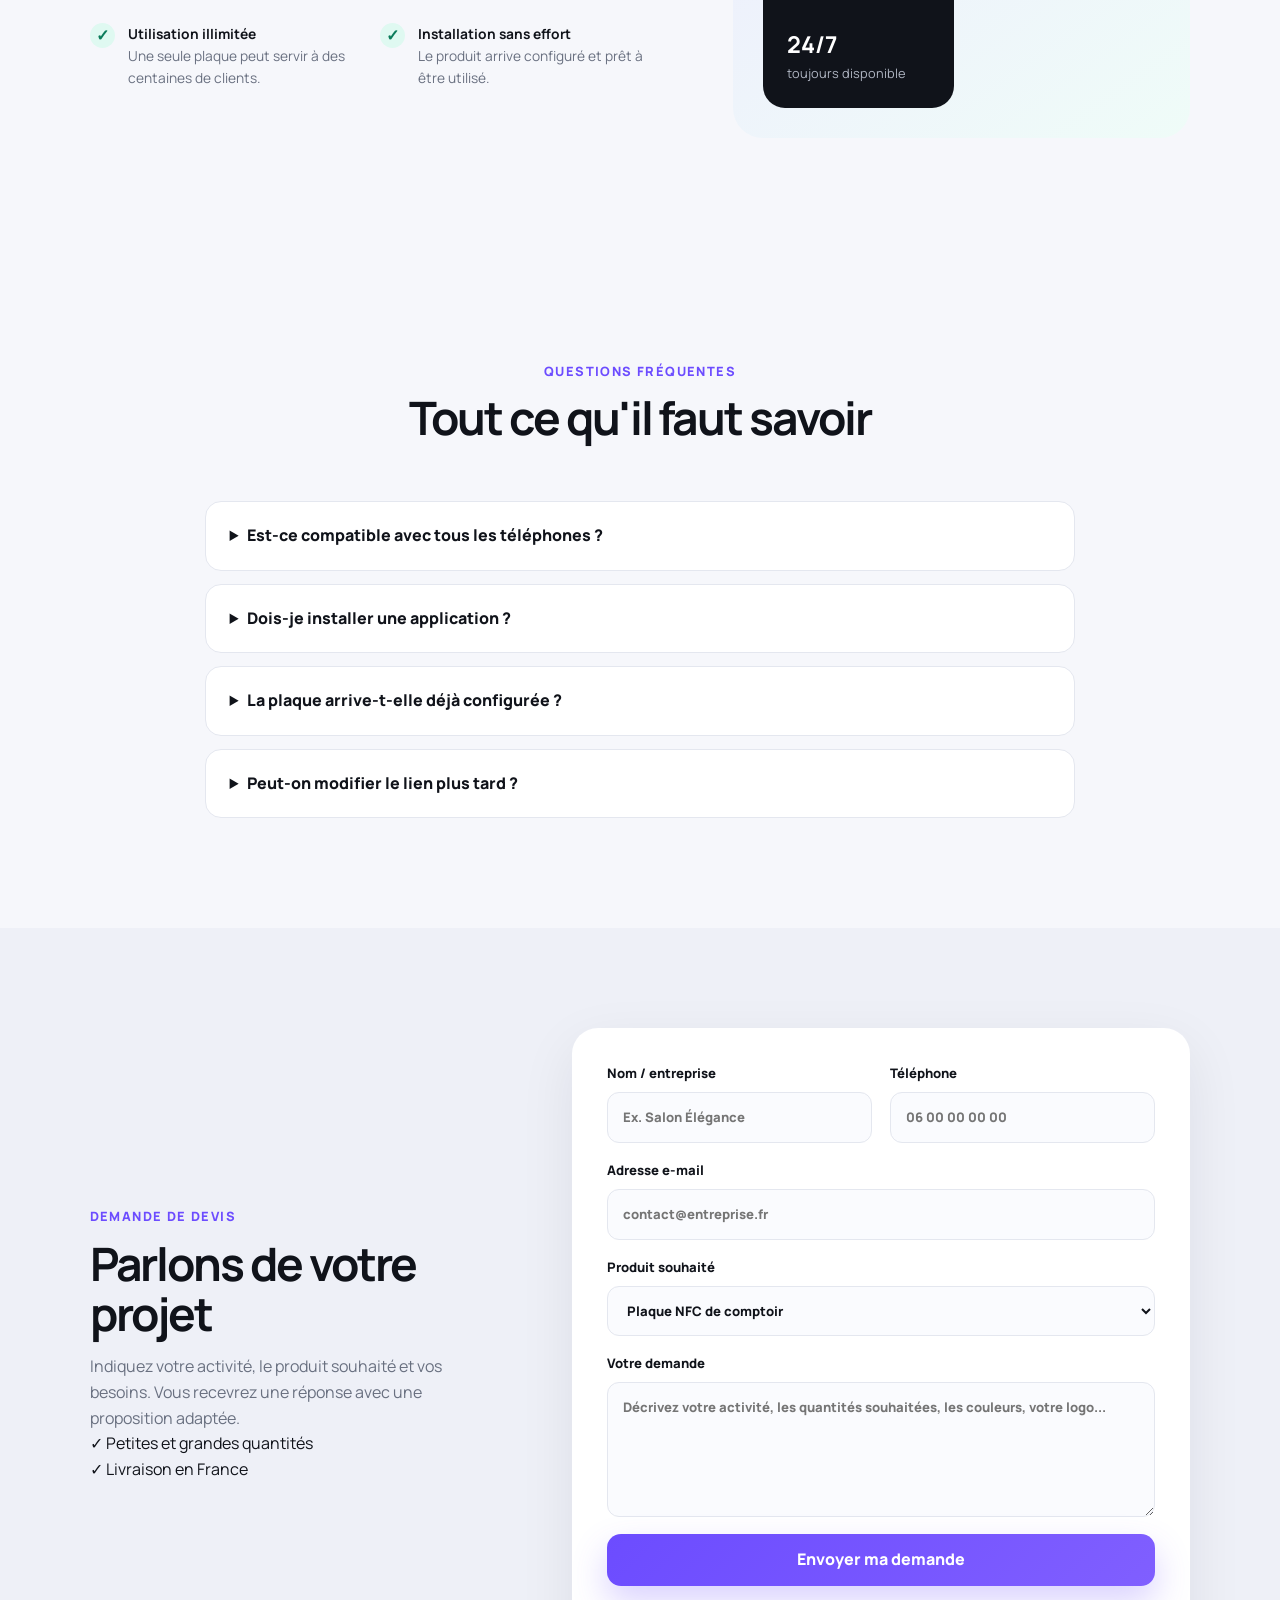
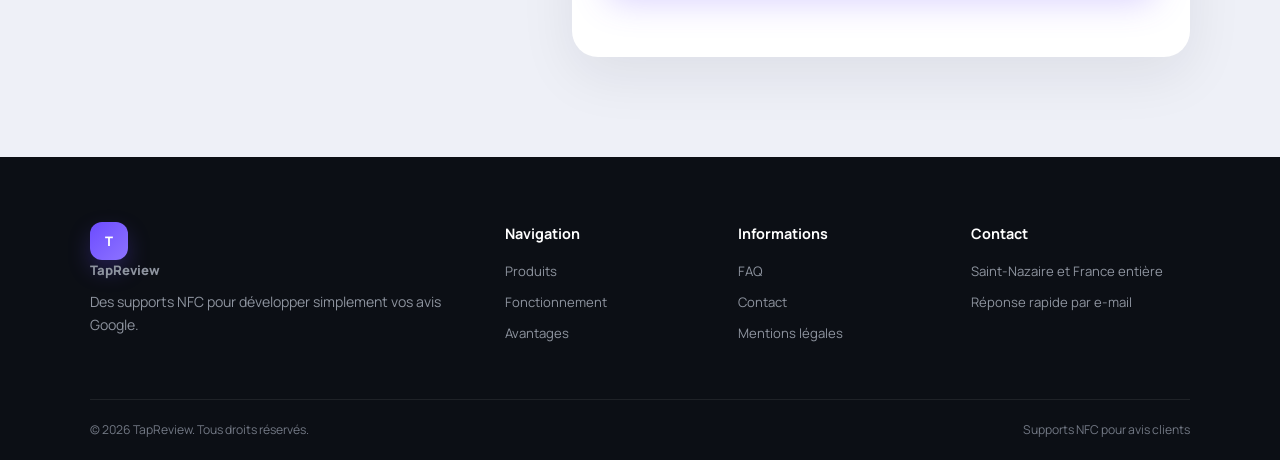
==== commit e6427c03: "Update index.html" ====
--- a/index.html
+++ b/index.html
@@ -36,7 +36,7 @@
         <div class="badge">Avis Google simplifiés par NFC</div>
         <h1>Transformez chaque client satisfait en <span>avis 5 étoiles</span>.</h1>
         <p>
-          Des plaques et cartes NFC personnalisées qui ouvrent directement votre page d'avis Google.
+          Des plaques et cartes NFC qui ouvrent directement votre page d'avis Google.
           Un geste, quelques secondes, aucun QR code à chercher.
         </p>
         <div class="hero-actions">
@@ -46,7 +46,6 @@
         <div class="hero-trust">
           <div><strong>Sans application</strong><span>Compatible iPhone et Android</span></div>
           <div><strong>Prêt à l'emploi</strong><span>Configuré avant livraison</span></div>
-          <div><strong>Personnalisable</strong><span>Logo, couleurs et texte</span></div>
         </div>
       </div>
 
@@ -96,7 +95,6 @@
             </div>
             <p>Parfaite à la caisse, sur un bureau ou à l'accueil. Stable, visible et immédiatement compréhensible.</p>
             <ul>
-              <li>Personnalisation complète</li>
               <li>Puce NFC préprogrammée</li>
               <li>Format compact et professionnel</li>
             </ul>
@@ -113,7 +111,7 @@
           </div>
           <div class="product-body">
             <div class="product-top">
-              <h3>Carte NFC personnalisée</h3>
+              <h3>Carte NFC </h3>
               <span class="price">Dès 14,90 €</span>
             </div>
             <p>À garder sur soi ou à remettre au client. Idéale pour les indépendants, commerciaux et prestations à domicile.</p>
@@ -217,15 +215,6 @@
         <div class="mini-stat"><strong>0 appli</strong><span>à installer</span></div>
         <div class="mini-stat"><strong>24/7</strong><span>toujours disponible</span></div>
       </div>
-    </section>
-
-    <section class="cta-banner">
-      <div>
-        <span class="eyebrow">Une solution à votre image</span>
-        <h2>Votre logo. Vos couleurs. Votre lien.</h2>
-        <p>Envoyez vos informations et recevez une proposition visuelle avant fabrication.</p>
-      </div>
-      <a class="btn btn-white" href="#contact">Lancer mon projet</a>
     </section>
 
     <section class="section faq" id="faq">
@@ -248,10 +237,6 @@
           <p>Oui. Le lien de votre établissement est enregistré avant l'expédition et le support est testé.</p>
         </details>
         <details>
-          <summary>Puis-je choisir le design ?</summary>
-          <p>Oui. Vous pouvez fournir votre logo, vos couleurs, votre texte et vos préférences de style.</p>
-        </details>
-        <details>
           <summary>Peut-on modifier le lien plus tard ?</summary>
           <p>Cela dépend du modèle de puce et de la configuration choisie. Une solution avec lien modifiable peut être proposée.</p>
         </details>
@@ -262,9 +247,8 @@
       <div class="contact-copy">
         <span class="eyebrow">Demande de devis</span>
         <h2>Parlons de votre projet</h2>
-        <p>Indiquez votre activité, le produit souhaité et vos besoins de personnalisation. Vous recevrez une réponse avec une proposition adaptée.</p>
-        <div class="contact-points">
-          <div><span>✓</span> Maquette avant fabrication</div>
+        <p>Indiquez votre activité, le produit souhaité et vos besoins. Vous recevrez une réponse avec une proposition adaptée.</p>
+        <div class="contact-copy">
           <div><span>✓</span> Petites et grandes quantités</div>
           <div><span>✓</span> Livraison en France</div>
         </div>
@@ -292,7 +276,6 @@
             <option>Carte NFC personnalisée</option>
             <option>Sticker ou médaillon NFC</option>
             <option>Pack de plusieurs produits</option>
-            <option>Projet sur mesure</option>
           </select>
         </label>
         <label>
@@ -312,7 +295,7 @@
           <span class="logo-icon">T</span>
           <span>TapReview</span>
         </a>
-        <p>Des supports NFC personnalisés pour développer simplement vos avis Google.</p>
+        <p>Des supports NFC pour développer simplement vos avis Google.</p>
       </div>
       <div>
         <h4>Navigation</h4>
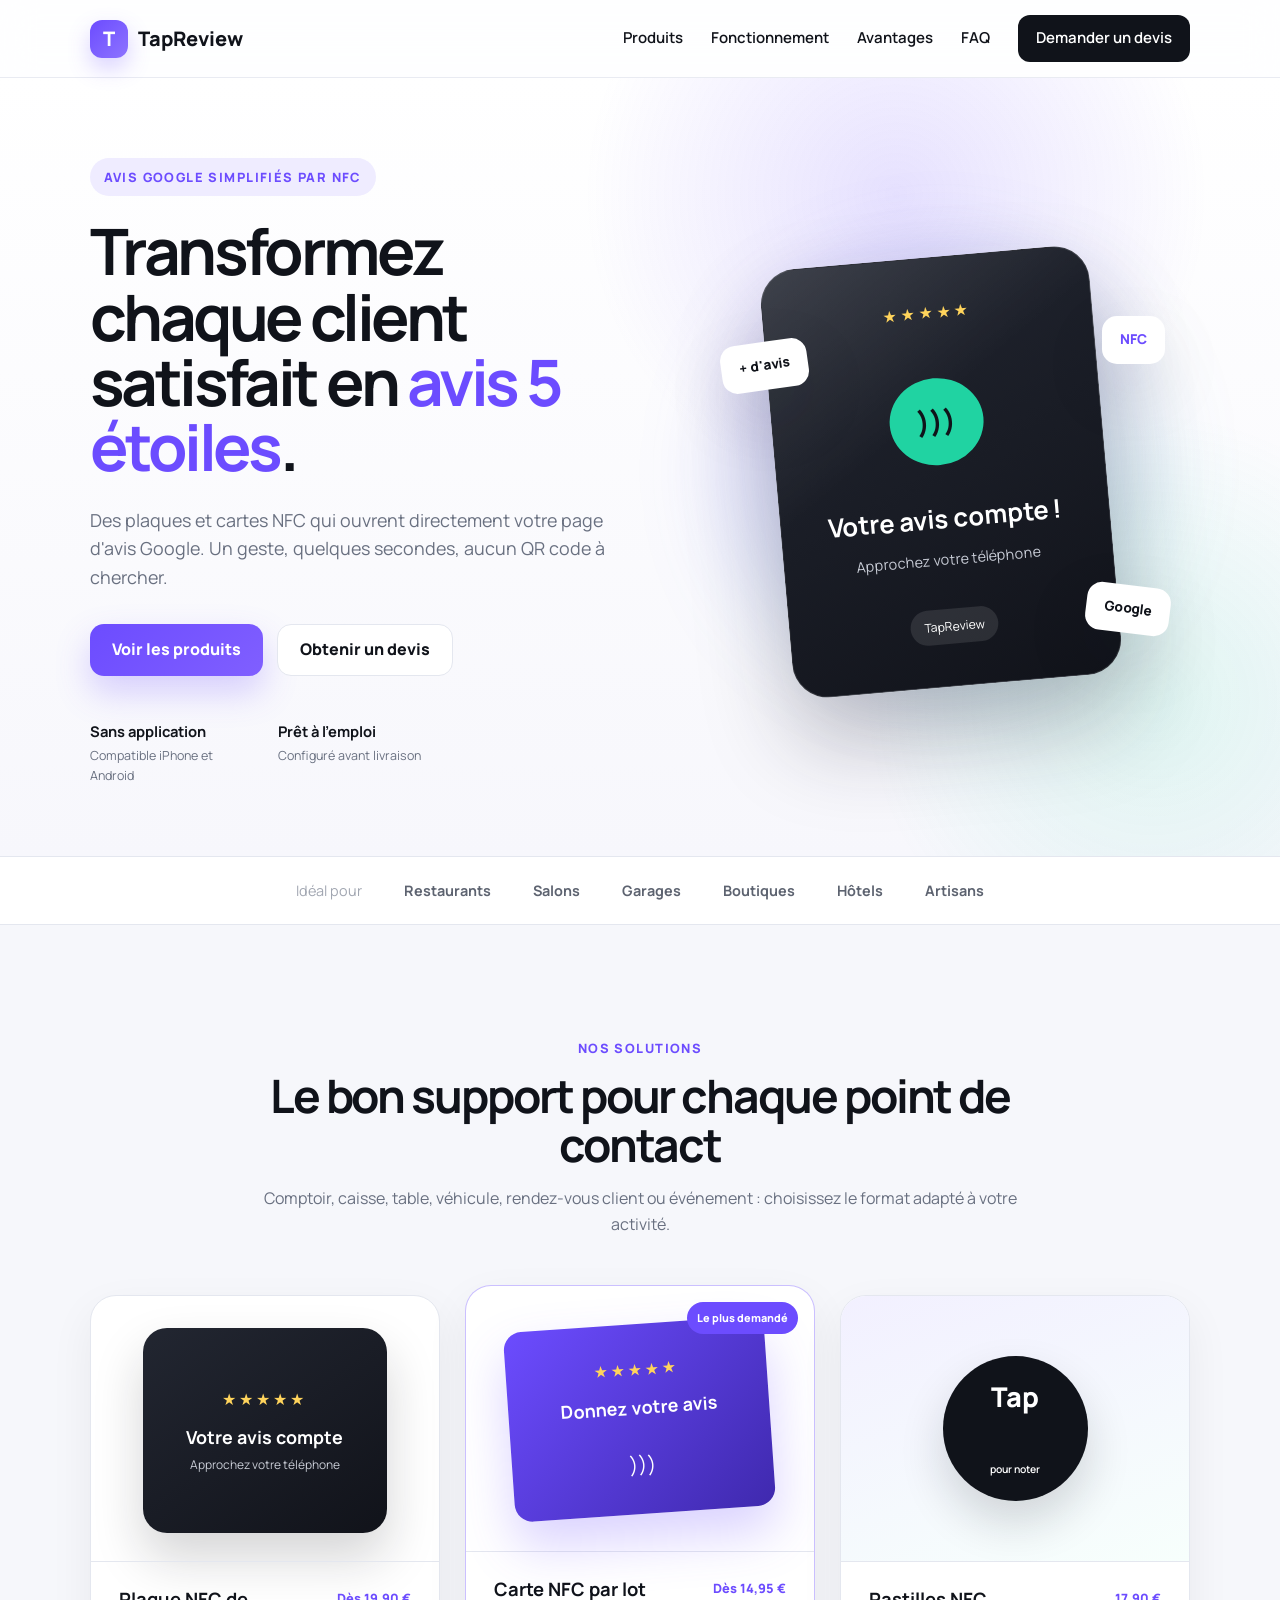
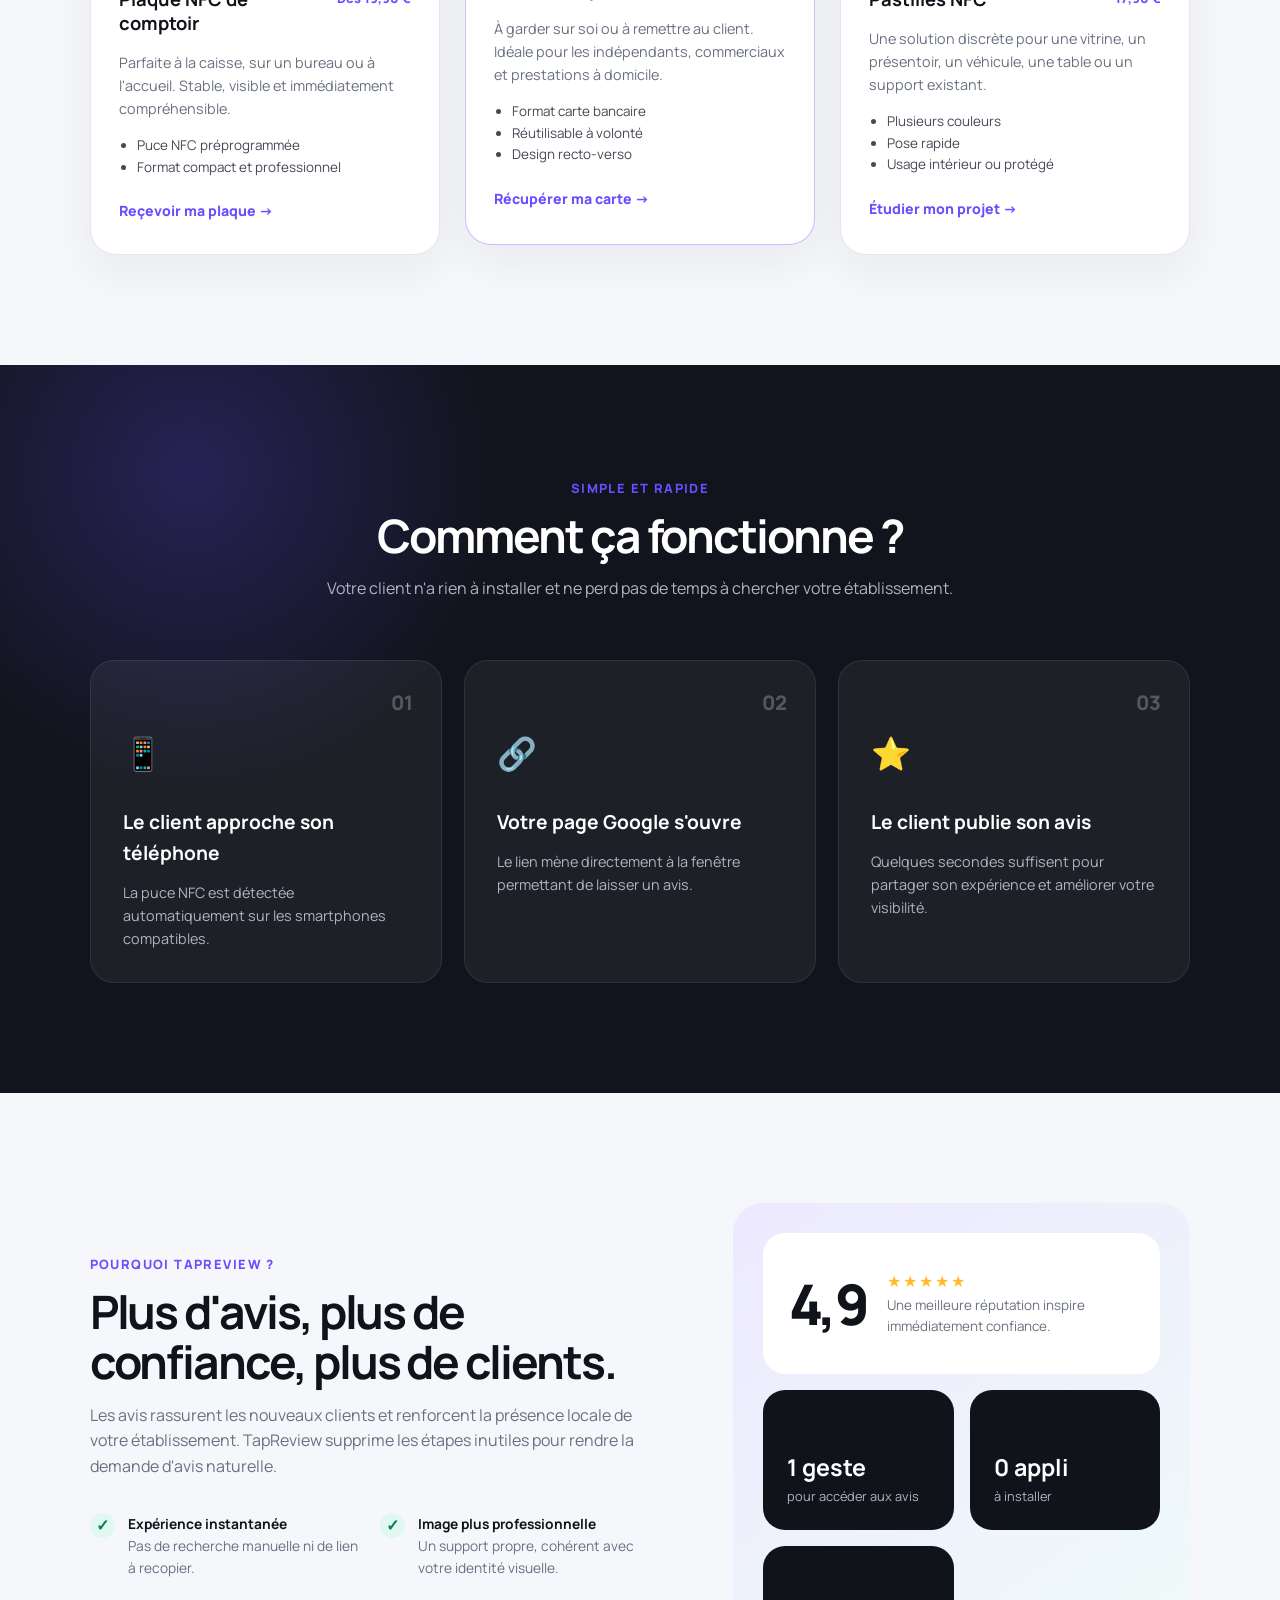
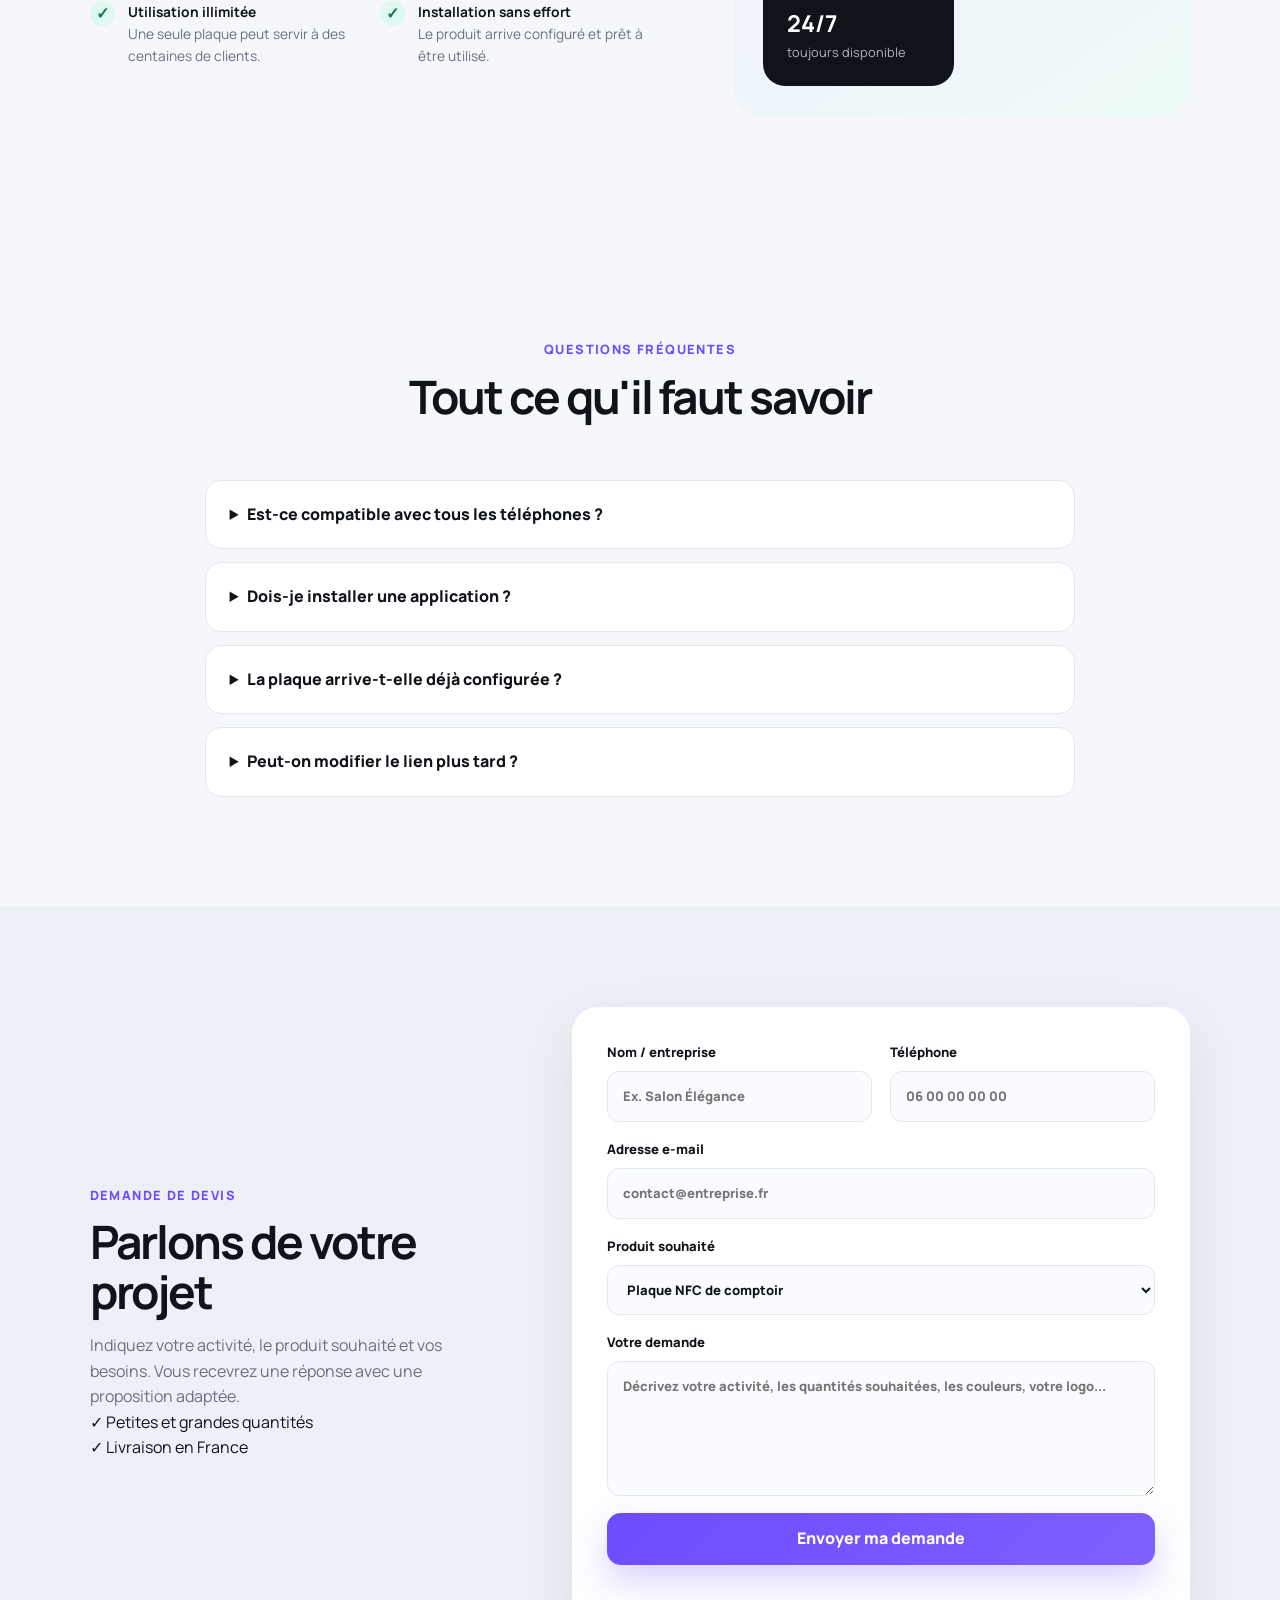
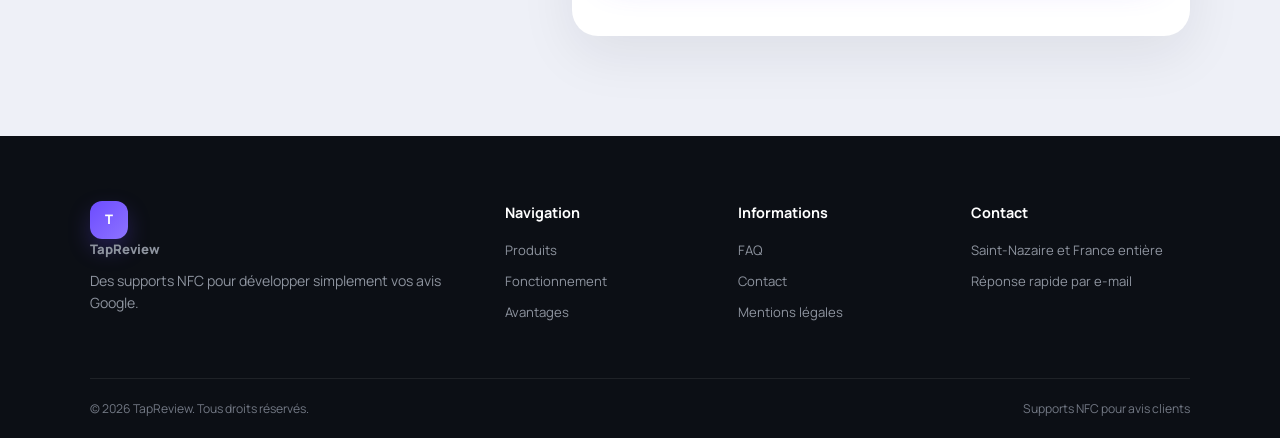
==== commit 420249cd: "Update index.html" ====
--- a/index.html
+++ b/index.html
@@ -91,14 +91,14 @@
           <div class="product-body">
             <div class="product-top">
               <h3>Plaque NFC de comptoir</h3>
-              <span class="price">Dès 24,90 €</span>
+              <span class="price">Dès 19,90 €</span>
             </div>
             <p>Parfaite à la caisse, sur un bureau ou à l'accueil. Stable, visible et immédiatement compréhensible.</p>
             <ul>
               <li>Puce NFC préprogrammée</li>
               <li>Format compact et professionnel</li>
             </ul>
-            <a href="#contact">Personnaliser ma plaque →</a>
+            <a href="#contact">Reçevoir ma plaque →</a>
           </div>
         </article>
 
@@ -111,8 +111,8 @@
           </div>
           <div class="product-body">
             <div class="product-top">
-              <h3>Carte NFC </h3>
-              <span class="price">Dès 14,90 €</span>
+              <h3>Carte NFC par lot </h3>
+              <span class="price">Dès 14,95 €</span>
             </div>
             <p>À garder sur soi ou à remettre au client. Idéale pour les indépendants, commerciaux et prestations à domicile.</p>
             <ul>
@@ -120,7 +120,7 @@
               <li>Réutilisable à volonté</li>
               <li>Design recto-verso</li>
             </ul>
-            <a href="#contact">Créer ma carte →</a>
+            <a href="#contact">Récupérer ma carte →</a>
           </div>
         </article>
 
@@ -130,12 +130,12 @@
           </div>
           <div class="product-body">
             <div class="product-top">
-              <h3>Sticker ou médaillon NFC</h3>
-              <span class="price">Sur devis</span>
+              <h3>Pastilles NFC</h3>
+              <span class="price">17,90 €</span>
             </div>
             <p>Une solution discrète pour une vitrine, un présentoir, un véhicule, une table ou un support existant.</p>
             <ul>
-              <li>Plusieurs dimensions</li>
+              <li>Plusieurs couleurs</li>
               <li>Pose rapide</li>
               <li>Usage intérieur ou protégé</li>
             </ul>
@@ -253,8 +253,10 @@
           <div><span>✓</span> Livraison en France</div>
         </div>
       </div>
-
-      <form class="contact-form" id="quoteForm">
+      
+      <form class="contact-form"
+      action="https://formspree.io/f/mwvgrzkv"
+      method="POST">
         <div class="form-row">
           <label>
             Nom / entreprise
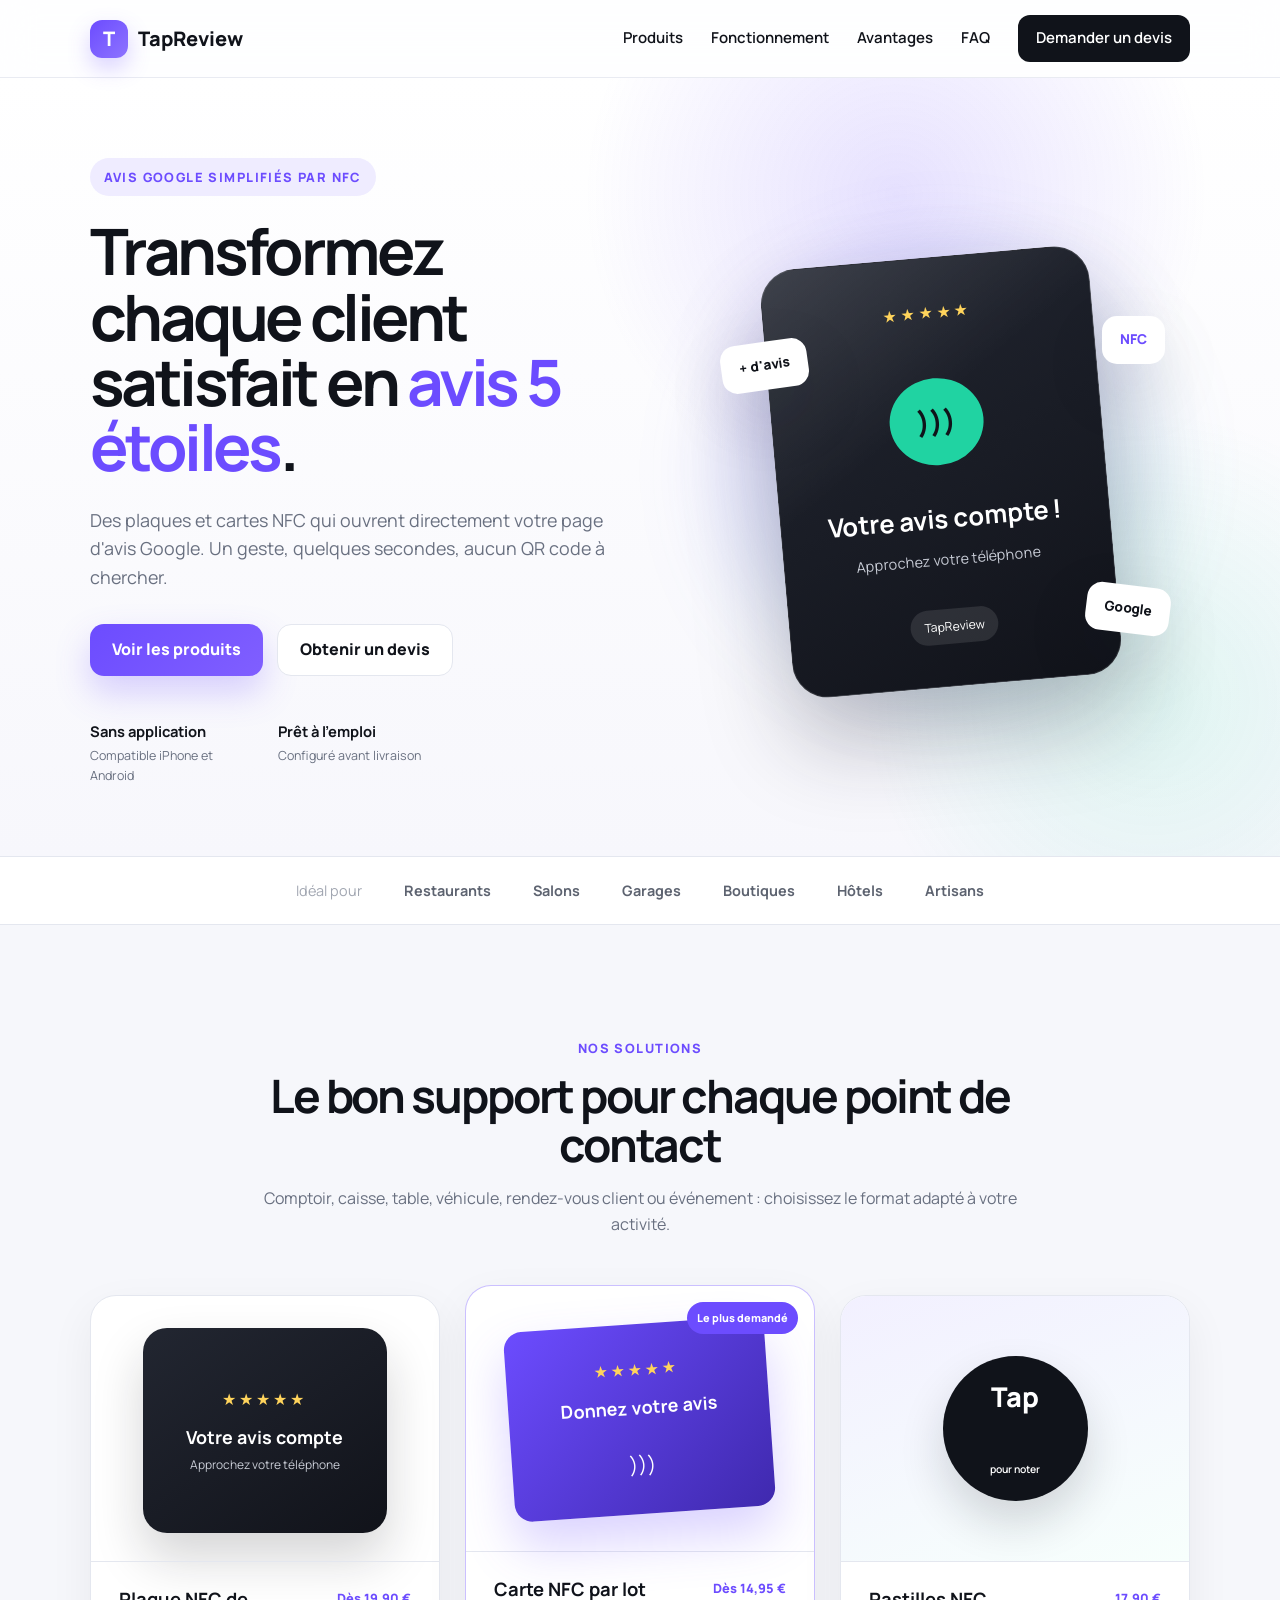
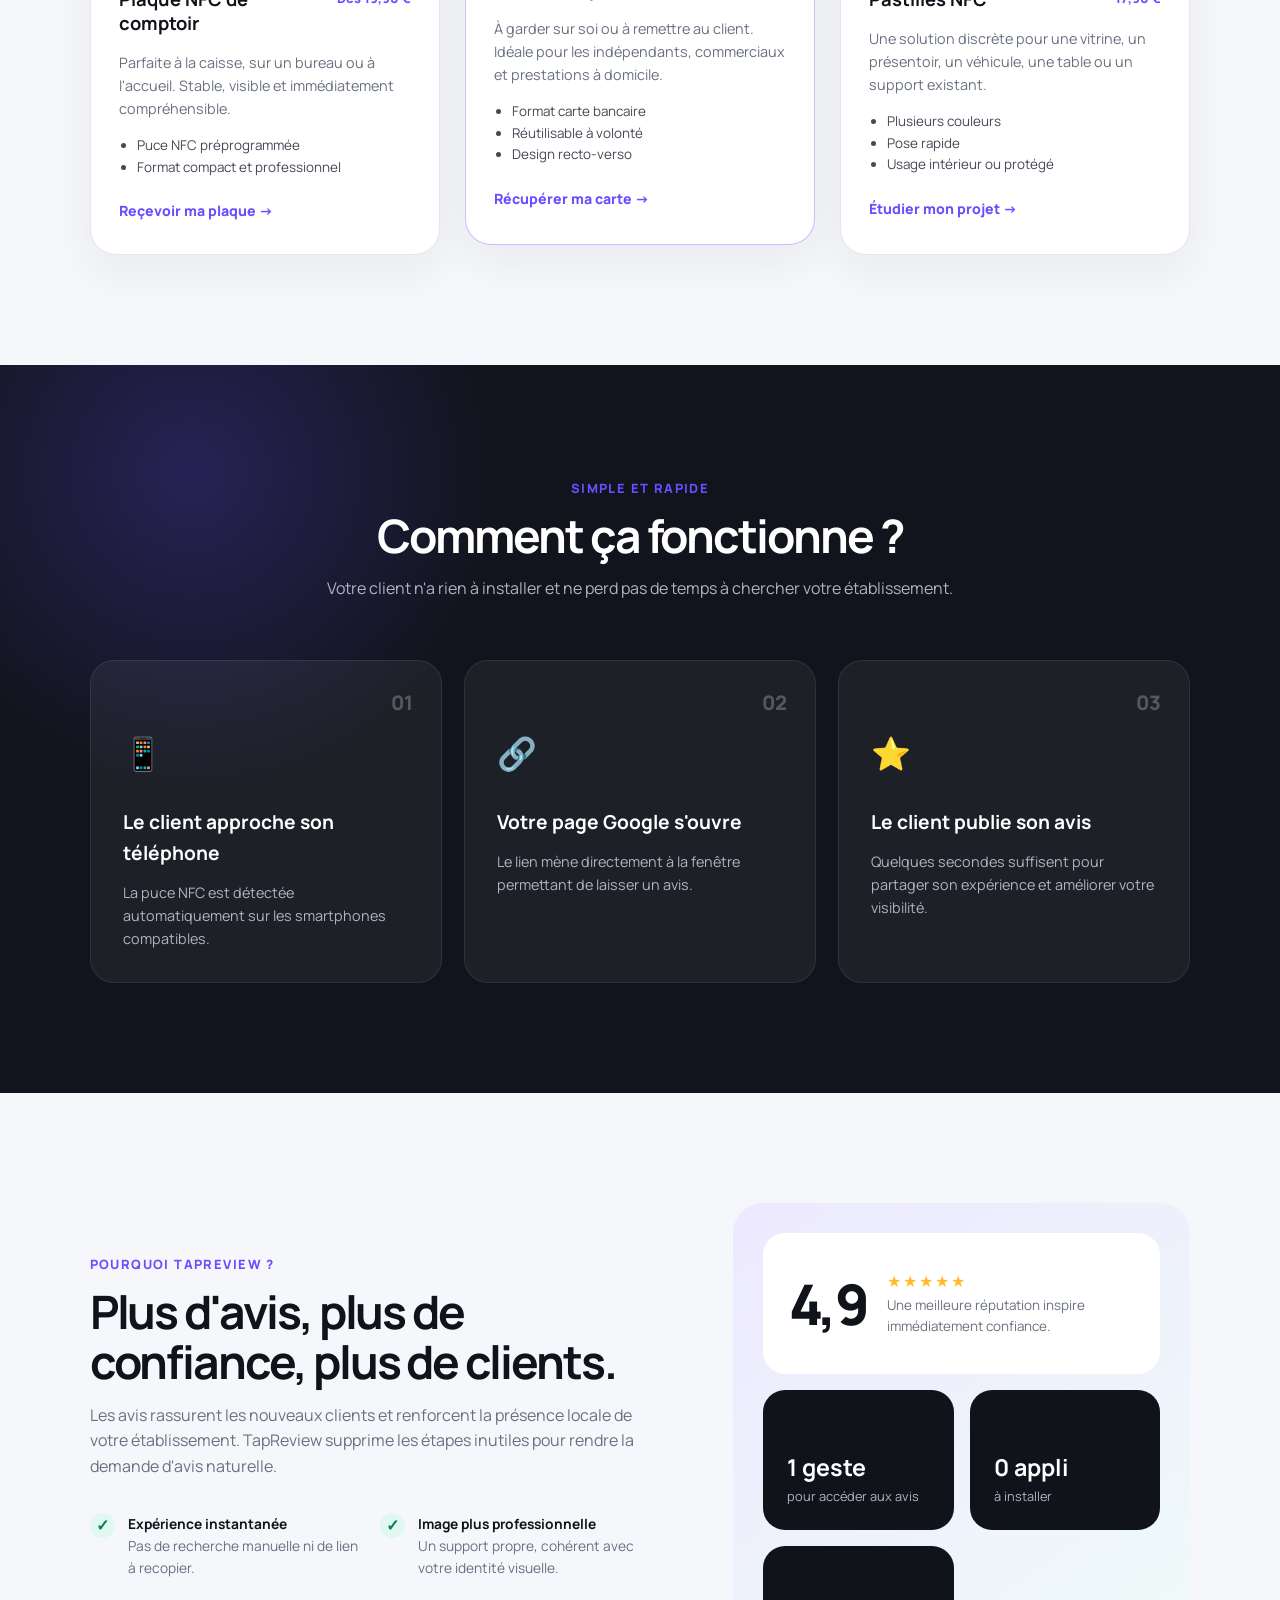
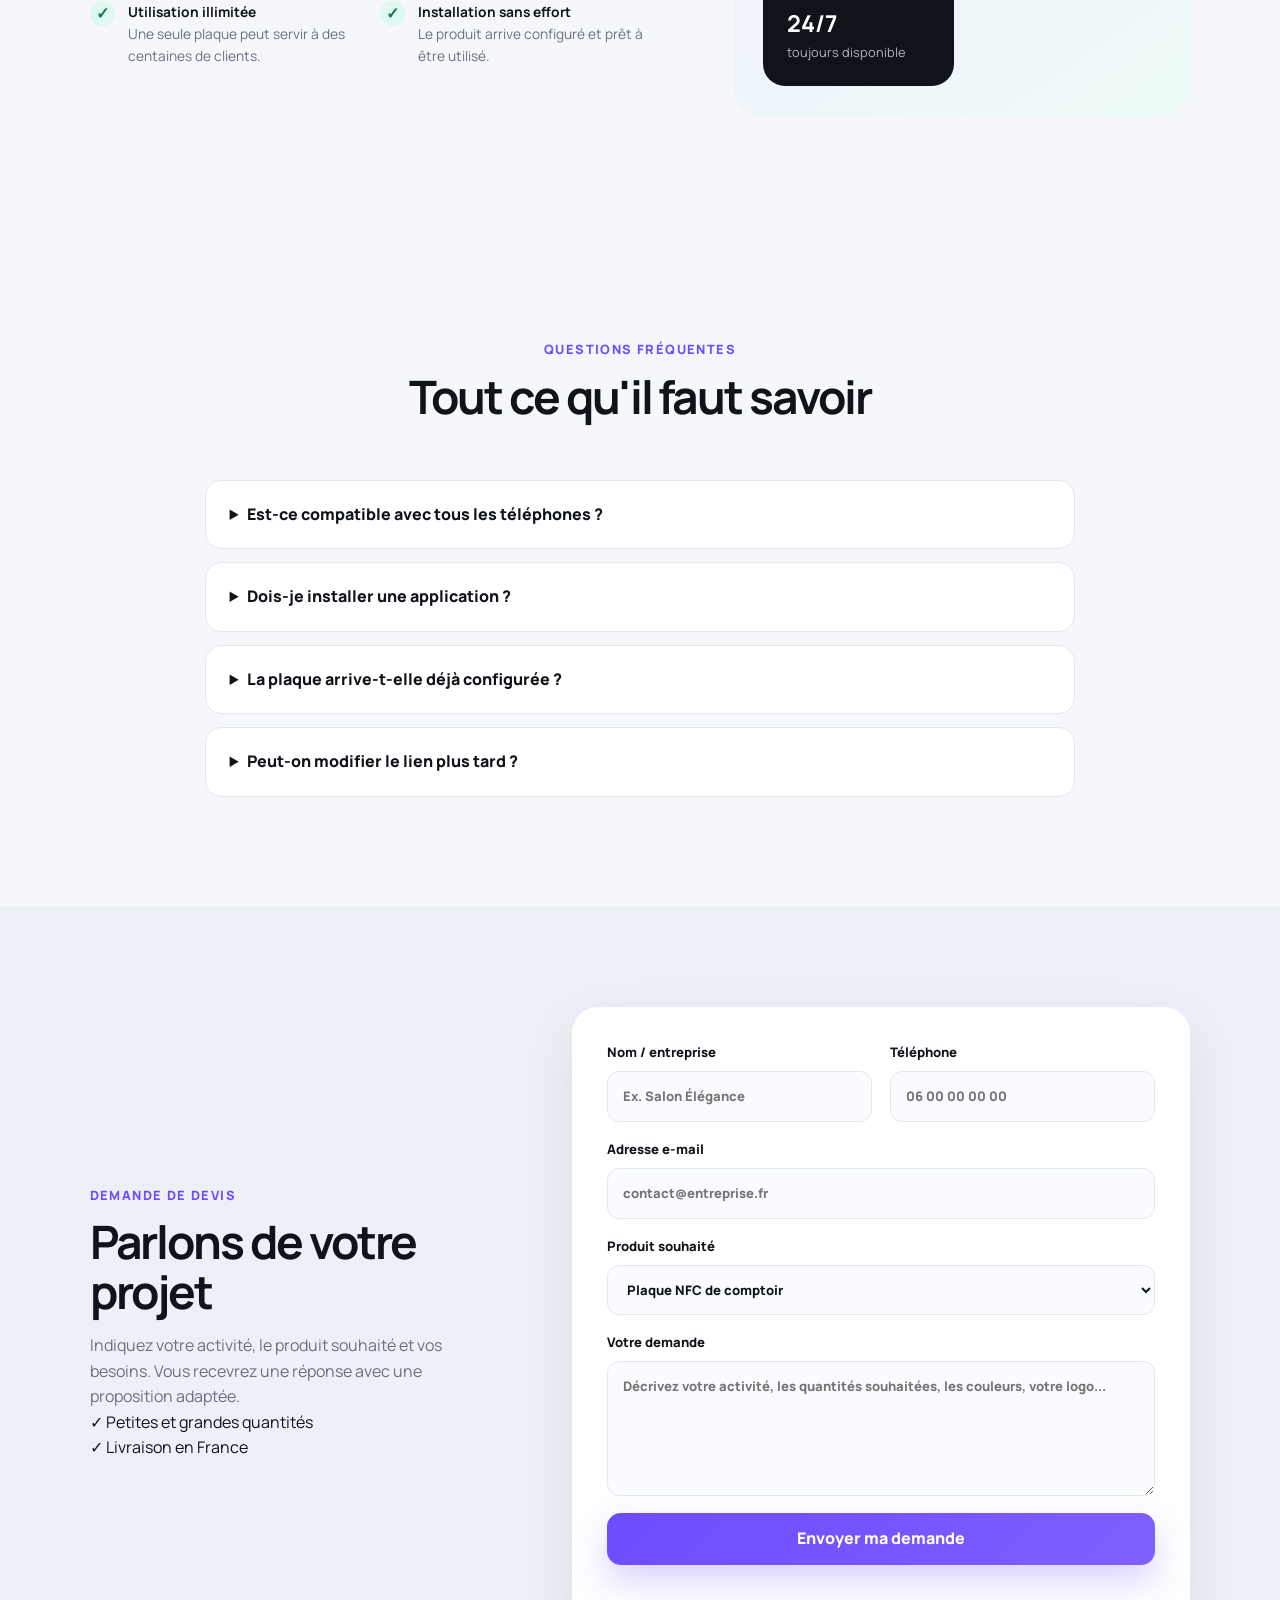
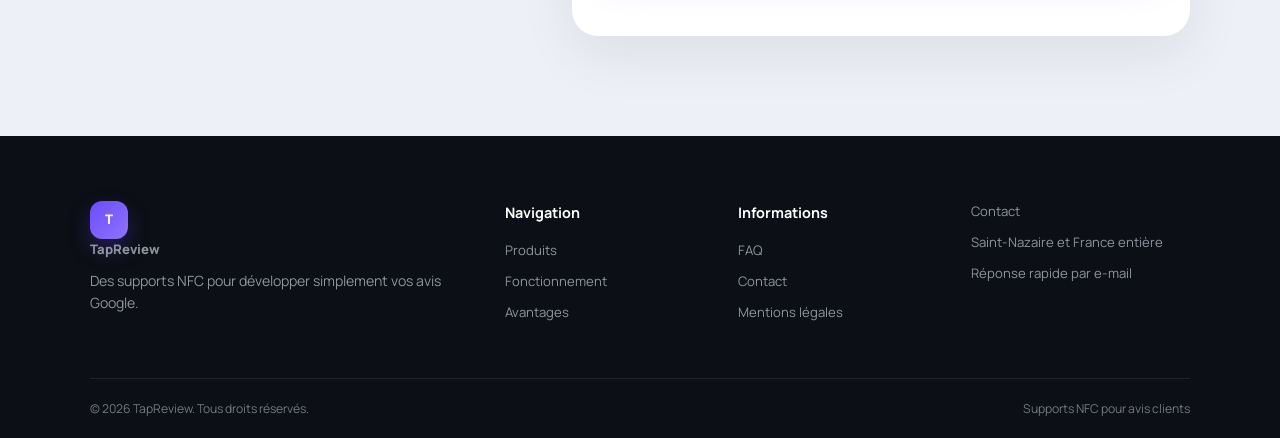
==== commit bfbffda9: "Update contact section link in index.html" ====
--- a/index.html
+++ b/index.html
@@ -301,9 +301,9 @@
       </div>
       <div>
         <h4>Navigation</h4>
-        <a href="#produits">Produits</a>
-        <a href="#fonctionnement">Fonctionnement</a>
-        <a href="#avantages">Avantages</a>
+        <a href="produits">Produits</a>
+        <a href="fonctionnement">Fonctionnement</a>
+        <a href="avantages">Avantages</a>
       </div>
       <div>
         <h4>Informations</h4>
@@ -312,7 +312,7 @@
         <a href="#">Mentions légales</a>
       </div>
       <div>
-        <h4>Contact</h4>
+        <a href="nous.html">Contact</a>
         <p>Saint-Nazaire et France entière</p>
         <p>Réponse rapide par e-mail</p>
       </div>
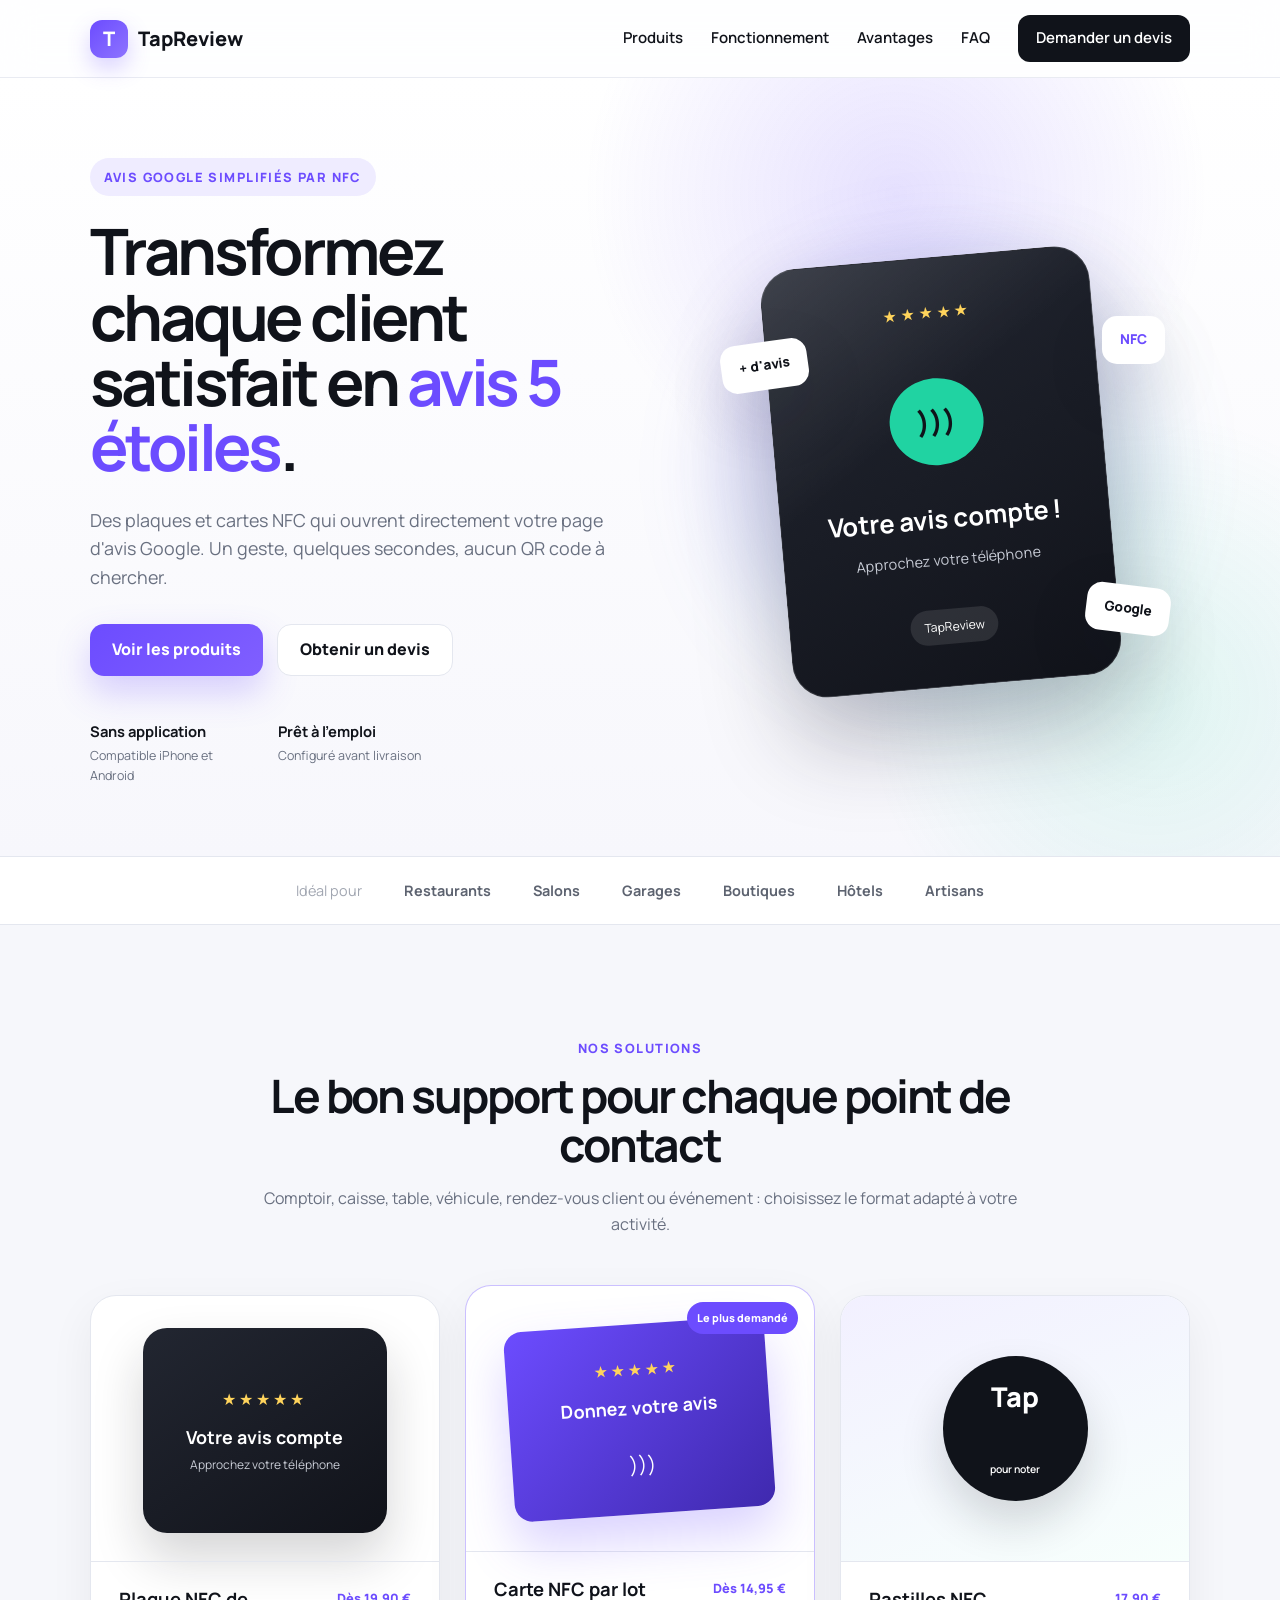
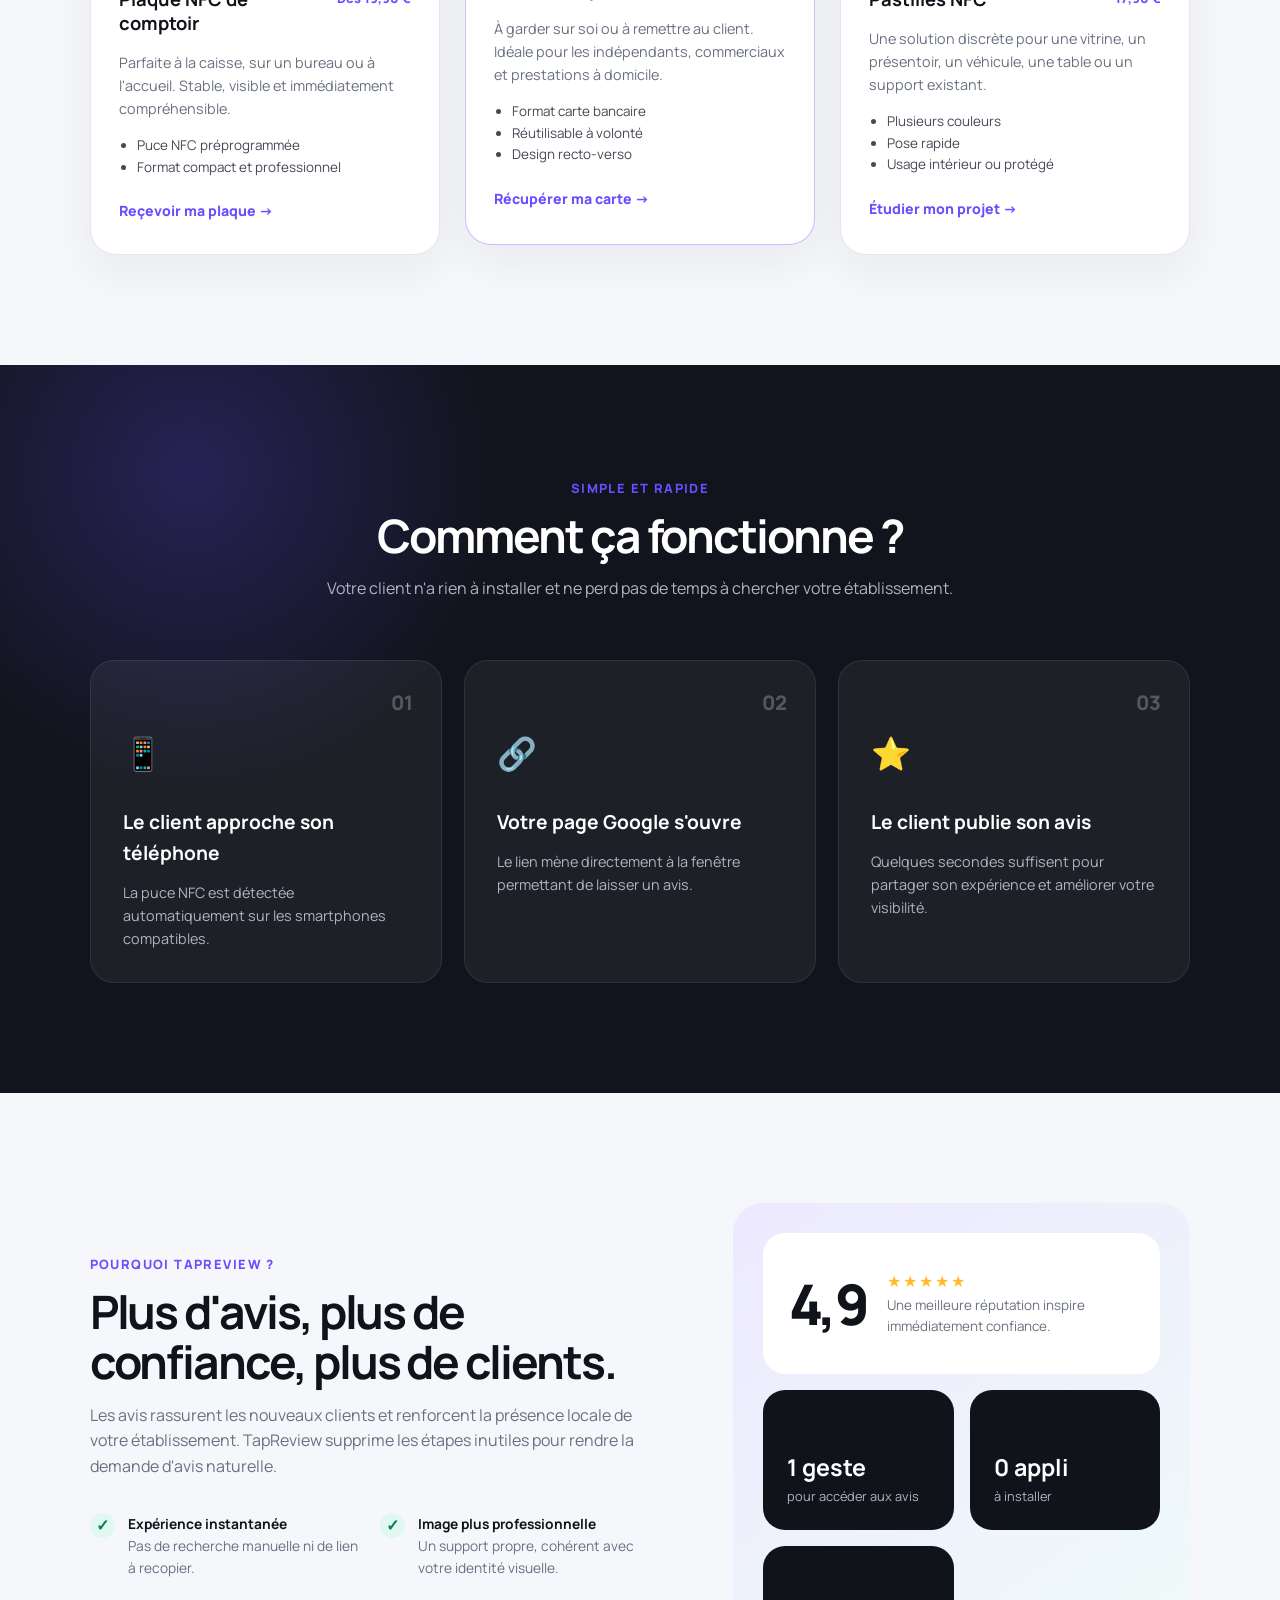
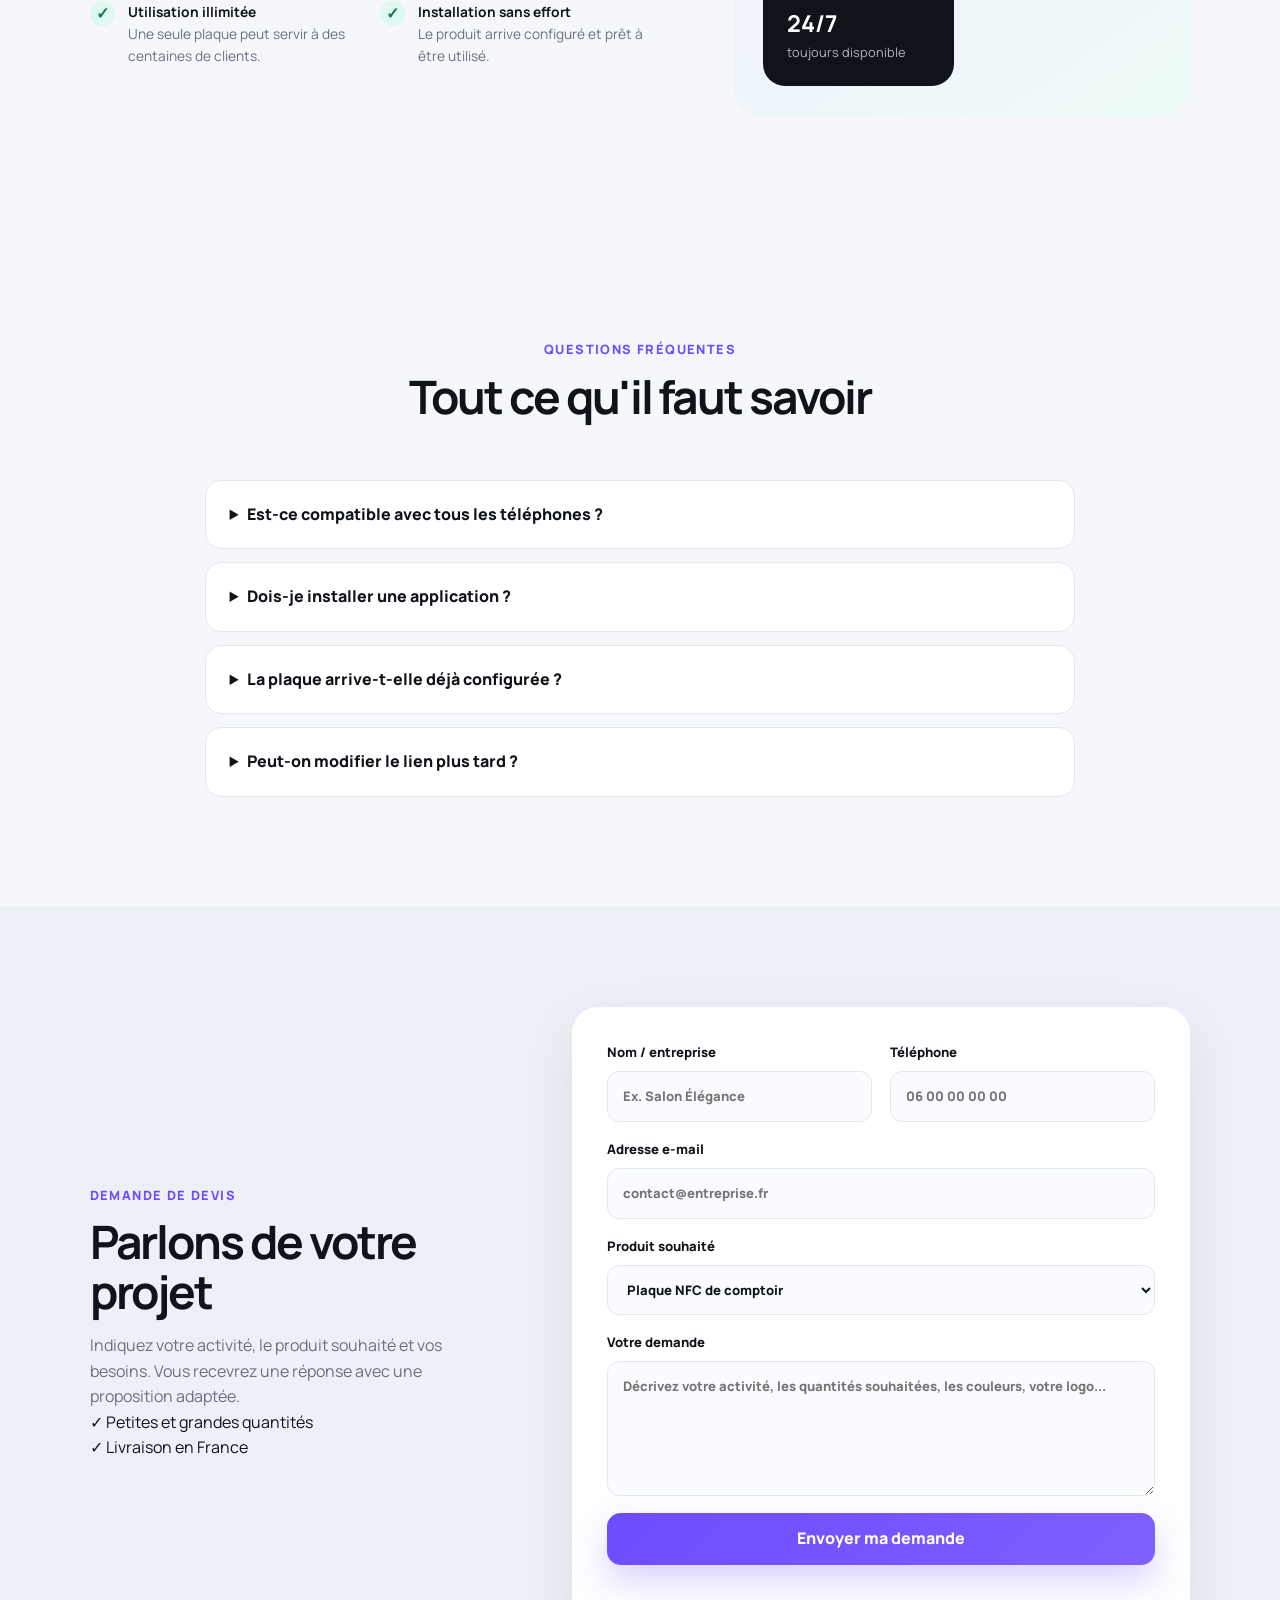
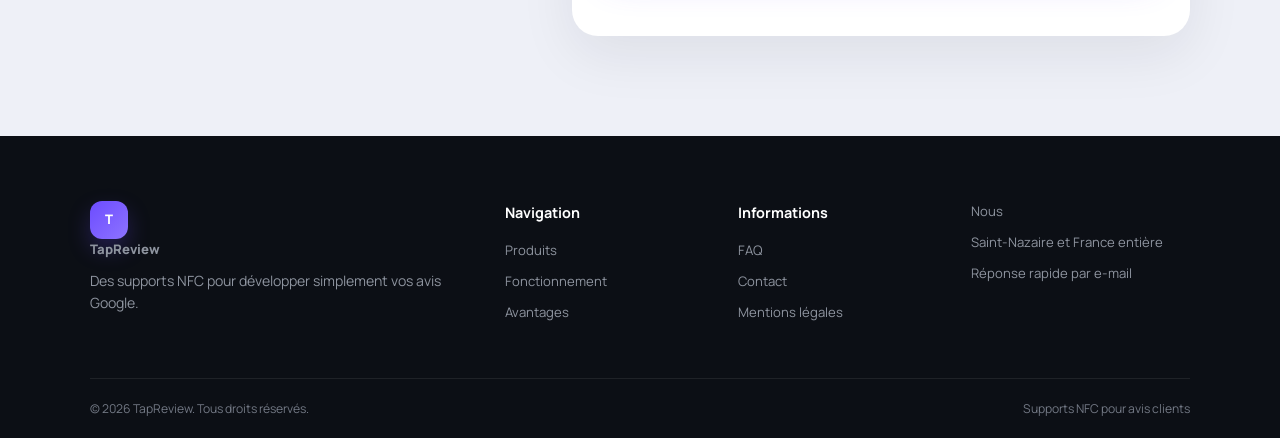
==== commit ca227388: "Update index.html" ====
--- a/index.html
+++ b/index.html
@@ -312,7 +312,7 @@
         <a href="#">Mentions légales</a>
       </div>
       <div>
-        <a href="nous.html">Contact</a>
+        <a href="nous.html">Nous</a>
         <p>Saint-Nazaire et France entière</p>
         <p>Réponse rapide par e-mail</p>
       </div>
